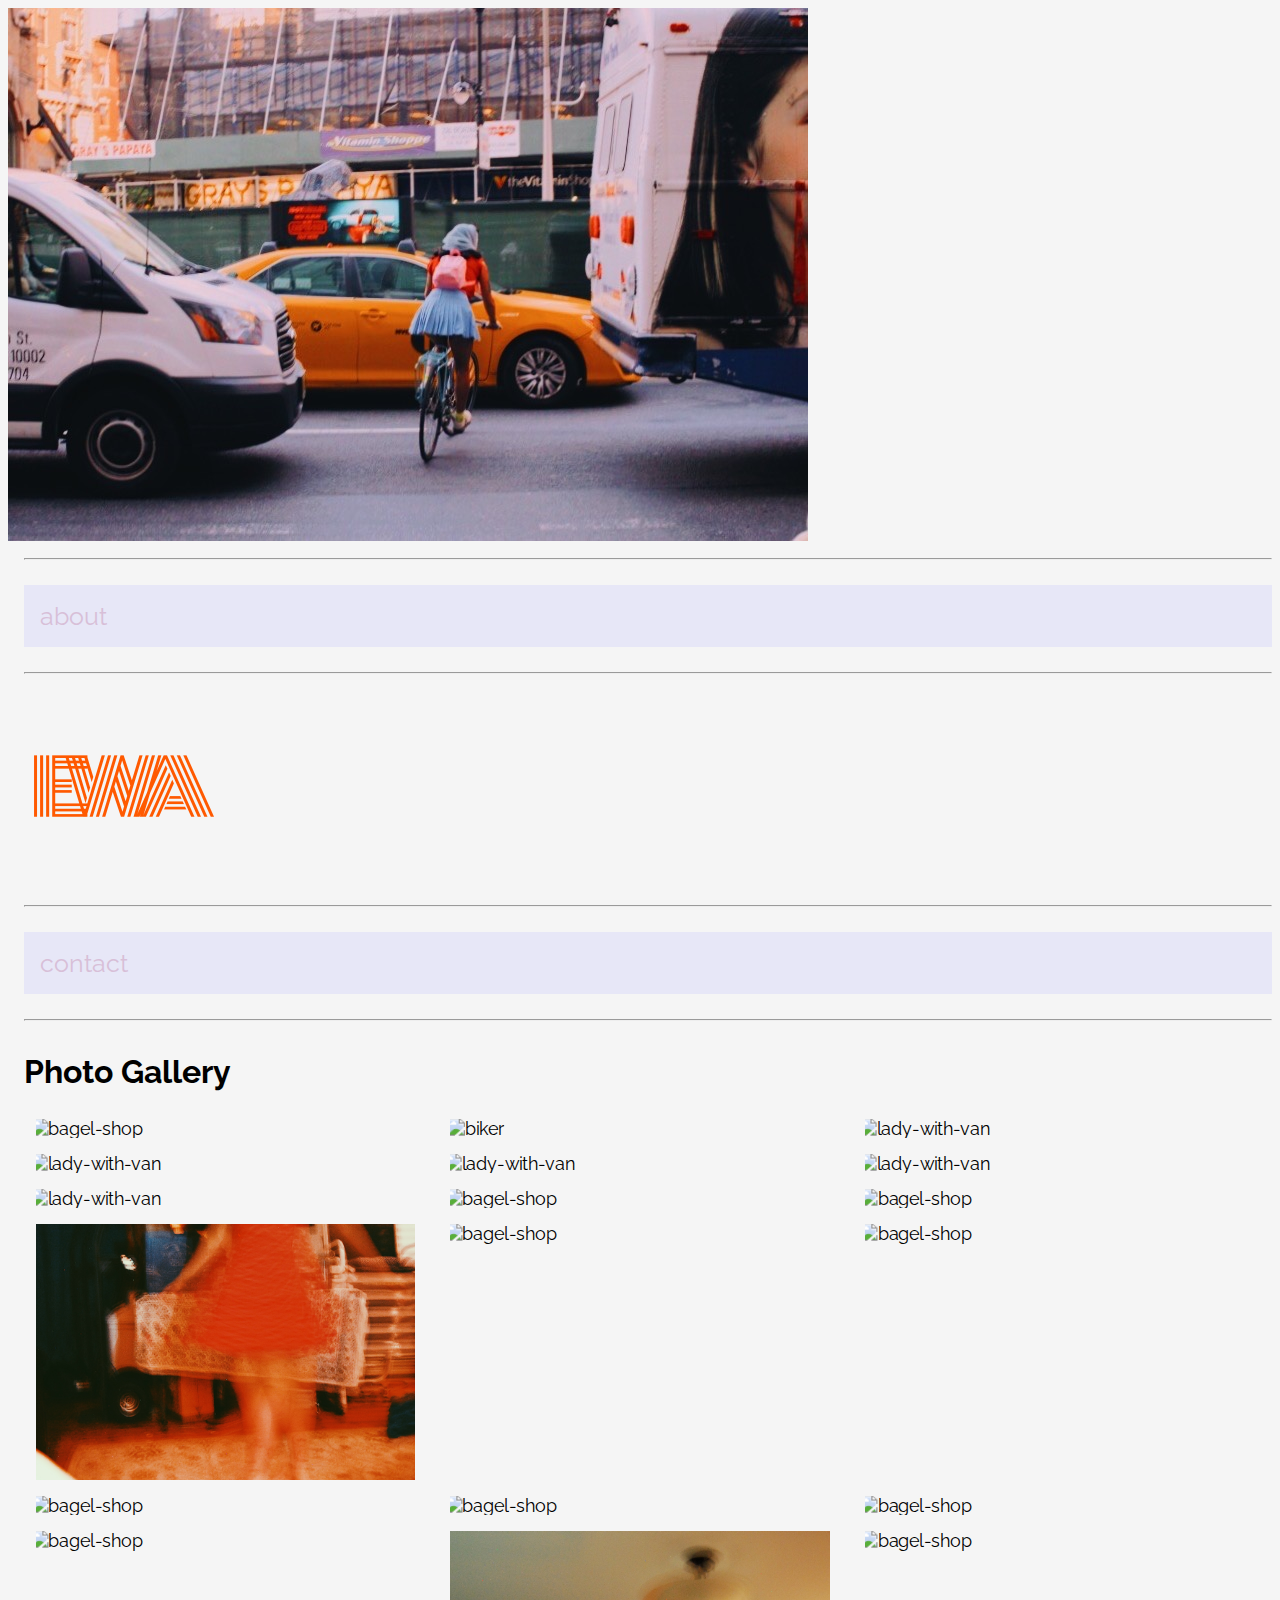
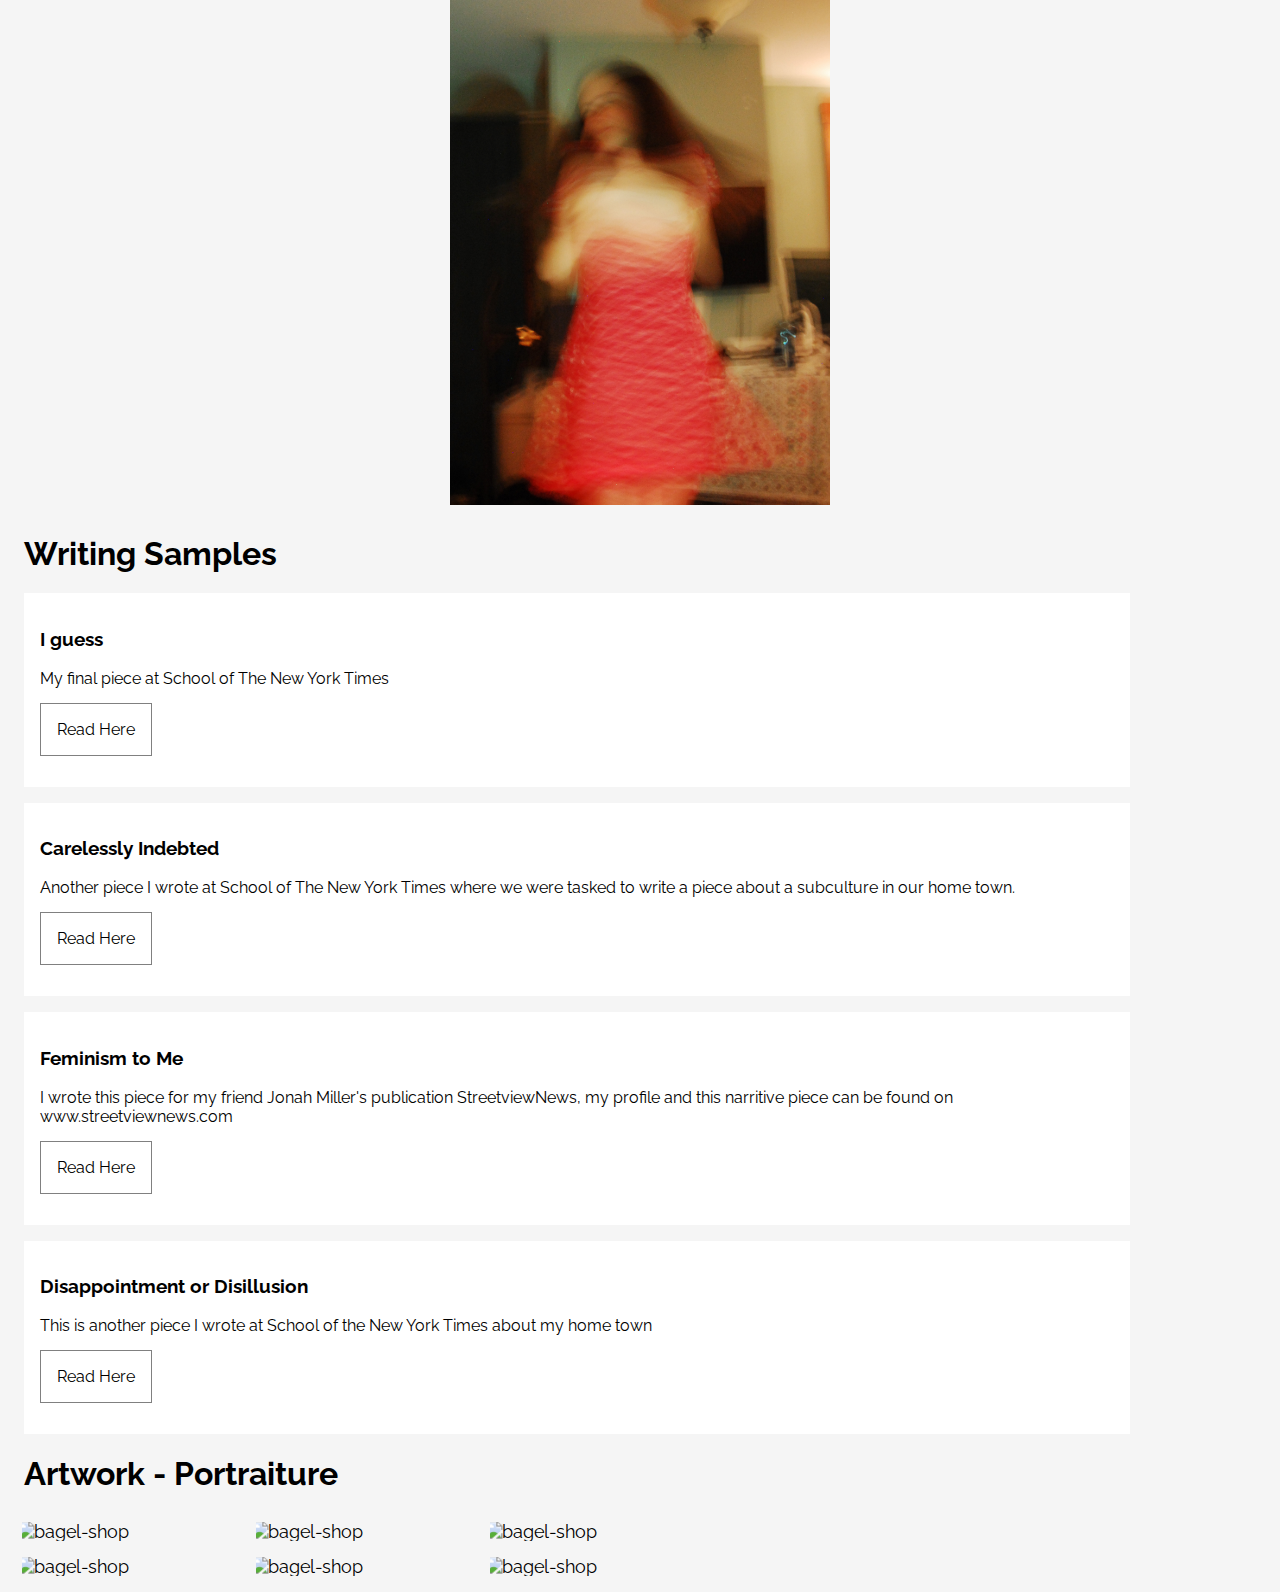
==== index.html @ 29adfffc "Initial commit" ====
<!DOCTYPE html>
<html>
  <head>
    <meta charset="utf-8">
    <meta name="viewport" content="width=device-width">
    <title>repl.it</title>
    <link rel="preconnect" href="https://fonts.gstatic.com">
<link href="https://fonts.googleapis.com/css2?family=Bodoni+Moda&family=Raleway:wght@200&family=Tajawal:wght@500&display=swap" rel="stylesheet">
    <link href="style.css" rel="stylesheet" type="text/css" />
  </head>
  <body class="body-1">
    
    <div class="header-flex-container">
      <img src="./images/main-image.JPG" alt="">
      <header>
      <hr>
      <div class="aboutme-link">
        <a href=""><p>about</p></a>
      </div>
      <hr> 
      <div class="logo">
      <img src="./images/logo.png" alt="EWA">
      </div>
      <hr>
      <div class="logo">
      <a href=""><p>contact</p></a>
      </div>
      <hr>
      
    </div>
    </header>
<div class="flex-container">

<div class="left-container">
<div class="photography">
  <h1>Photo Gallery</h1>
  </div>
<div class="image-box">
   

  <div class="image-container">
      <a href=""><img src="./images/city.JPG" alt="bagel-shop"></a>
    </div>
  <div class="image-container">
      <a href=""><img src="./images/biker.JPG" alt="biker"></a>
    </div>
  <div class="image-container">
      <a href=""><img src="./images/bagels.JPG" alt="lady-with-van"></a>
    </div>
  <div class="image-container">
      <a href=""><img src="./images/girl.JPG" alt="lady-with-van"></a>
    </div>
  <div class="image-container">
      <a href=""><img src="./images/laughter.JPG" alt="lady-with-van"></a>
    </div>
  <div class="image-container">
      <a href=""><img src="./images/silly.JPG" alt="lady-with-van"></a>
    </div>
  <div class="image-container">
      <a href=""><img src="./images/cool.JPG" alt="lady-with-van"></a>
    </div>
  <div class="image-container">
      <a href=""><img src="./images/icecream.JPG" alt="bagel-shop"></a>
    </div>
  <div class="image-container">
      <a href=""><img src="./images/blue.JPG" alt="bagel-shop"></a>
    </div>
  <div class="image-container">
      <a href=""><img src="./images/twirl.JPG" alt="bagel-shop"></a>
    </div>
  <div class="image-container">
      <a href=""><img src="./images/lincolnsquare.JPG" alt="bagel-shop"></a>
    </div>
  <div class="image-container">
      <a href=""><img src="./images/emeline.jpg" alt="bagel-shop"></a>
    </div>
  <div class="image-container">
      <a href=""><img src="./images/ned1.jpg" alt="bagel-shop"></a>
    </div>
  <div class="image-container">
      <a href=""><img src="./images/ned3.jpg" alt="bagel-shop"></a>
    </div>
   <div class="image-container">
      <a href=""><img src="./images/ned2.jpg" alt="bagel-shop"></a>
    </div>
  <div class="image-container">
      <a href=""><img src="./images/edwina3.JPG" alt="bagel-shop"></a>
    </div>
  <div class="image-container">
      <a href=""><img src="./images/twirly.JPG" alt="bagel-shop"></a>
    </div>
  <div class="image-container">
      <a href=""><img src="./images/edwina2.JPG" alt="bagel-shop"></a>
    </div>
</div> 
</div>
<div class="right-container">
  <div class="title-writing">
    <h1>Writing Samples</h1>
  </div>
  <div class="article-container">
  
    <div class="top-right">
      <div class="article-title">
        <a href=""><h3>I guess</h3></a>
          <p>My final piece at School of The New York Times</p>
      </div>
      
    </div>
   
      
      <div class="bottom-right">
        <div class="button">
        <a href="./index2.html">Read Here</a>
        </div>
        
        </div>
  </div>
   <div class="article-container"> 
    <div class="top-right">
      <div class="article-title">
        <a href=""><h3>Carelessly Indebted</h3></a>
          <p>Another piece I wrote at School of The New York Times where we were tasked to write a piece about a subculture in our home town.</p>
      </div>
      
    </div>
      <div class="bottom-right">
        <div class="button">
        <a href="./index3.html">Read Here</a>
        </div>
        
        </div>
  </div>
   <div class="article-container">
    <div class="top-right">
      <div class="article-title">
        <a href=""><h3>Feminism to Me</h3></a>
          <p>I wrote this piece for my friend Jonah Miller's publication StreetviewNews, my profile and this narritive piece can be found on www.streetviewnews.com </p>
      </div>
      
    </div>
      <div class="bottom-right">
        <div class="button">
        <a href="./index4.html">Read Here</a>
        </div>
        
        </div>
  </div>
   <div class="article-container">
    <div class="top-right">
      <div class="article-title">
        <a href=""><h3>Disappointment or Disillusion</h3></a>
          <p>This is another piece I wrote at School of the New York Times about my home town </p>
      </div>
      
    </div>
      <div class="bottom-right">
        <div class="button">
        <a href="./index5.html">Read Here</a>
        </div>
        
        </div>
  </div>
</div>
<div class="art-title"><h1>Artwork - Portraiture </h1></div>
<div class="images-container">
  <div class="image-box">
<div class="image-container">
      <a href=""><img src="./images/iris.JPG" alt="bagel-shop"></a>
    </div>
     <div class="image-container">
      <a href=""><img src="./images/girll.jpg" alt="bagel-shop"></a>
    </div>
  <div class="image-container">
      <a href=""><img src="./images/frank.jpg" alt="bagel-shop"></a>
    </div>
  <div class="image-container">
      <a href=""><img src="./images/mom.jpg" alt="bagel-shop"></a>
    </div>
   <div class="image-container">
      <a href=""><img src="./images/green.jpg" alt="bagel-shop"></a>
  </div>
   <div class="image-container">
      <a href=""><img src="./images/oils.png" alt="bagel-shop"></a>
    </div>

  </div>
</div>

    <script src="script.js"></script>
  </body>
</html>
---- style.css ----
header{
  padding-left:1rem;
  margin-bottom:2rem;
  /* color:thistle; */
  font-size:25px;
}
.photography{
  padding-left:1rem;
}
header a{
  color:thistle;
}
header a:hover{
  color:palevioletred;
  transition: all 1s;
}
header p{
  background-color: rgb(210, 210, 249, .4);
  padding:1rem;
}
.title-writing{
  padding-left:1rem;
}
.images-container{
  display: flex;

  width:100%;

}

body{

font-family: 'Raleway', sans-serif;

  background-color:	whitesmoke;
}
a{
  text-decoration: none;
  color:black;
}
.article-container{
  width:85%;
  background-color:white;
  padding:1rem;
  margin:1rem;
}
.button a{
  border:solid 1px grey;
  padding:1rem;
}
.button{
  margin-top:2rem;
  margin-bottom:2rem;
}
.art-title{
  padding-left:1rem;
}
.button a:hover {
  color:palevioletred;
  transition: all 1s;
  border:solid 1px palevioletred;
}
.right-container{
  width:100%;
}
.left-container{
  width:100%;}

.image-box{
  display: flex;
  flex-wrap:wrap;
  justify-content: space-evenly;
}
.image-container{
  height: auto;
  width:30%;
  overflow:hidden;
  margin:.5rem;
}

.image-container img{
  width: 100%;
  height: 100%;
  background-size: cover;
  background-position: center;
  transform: scale(1.1);
}

.image-container img:hover{
  transform: scale(1.2);
  transition:1s;
}

.body-2{
  font-family:none;
}
.article{
  padding:4rem;
  padding-top:1rem;
  
}
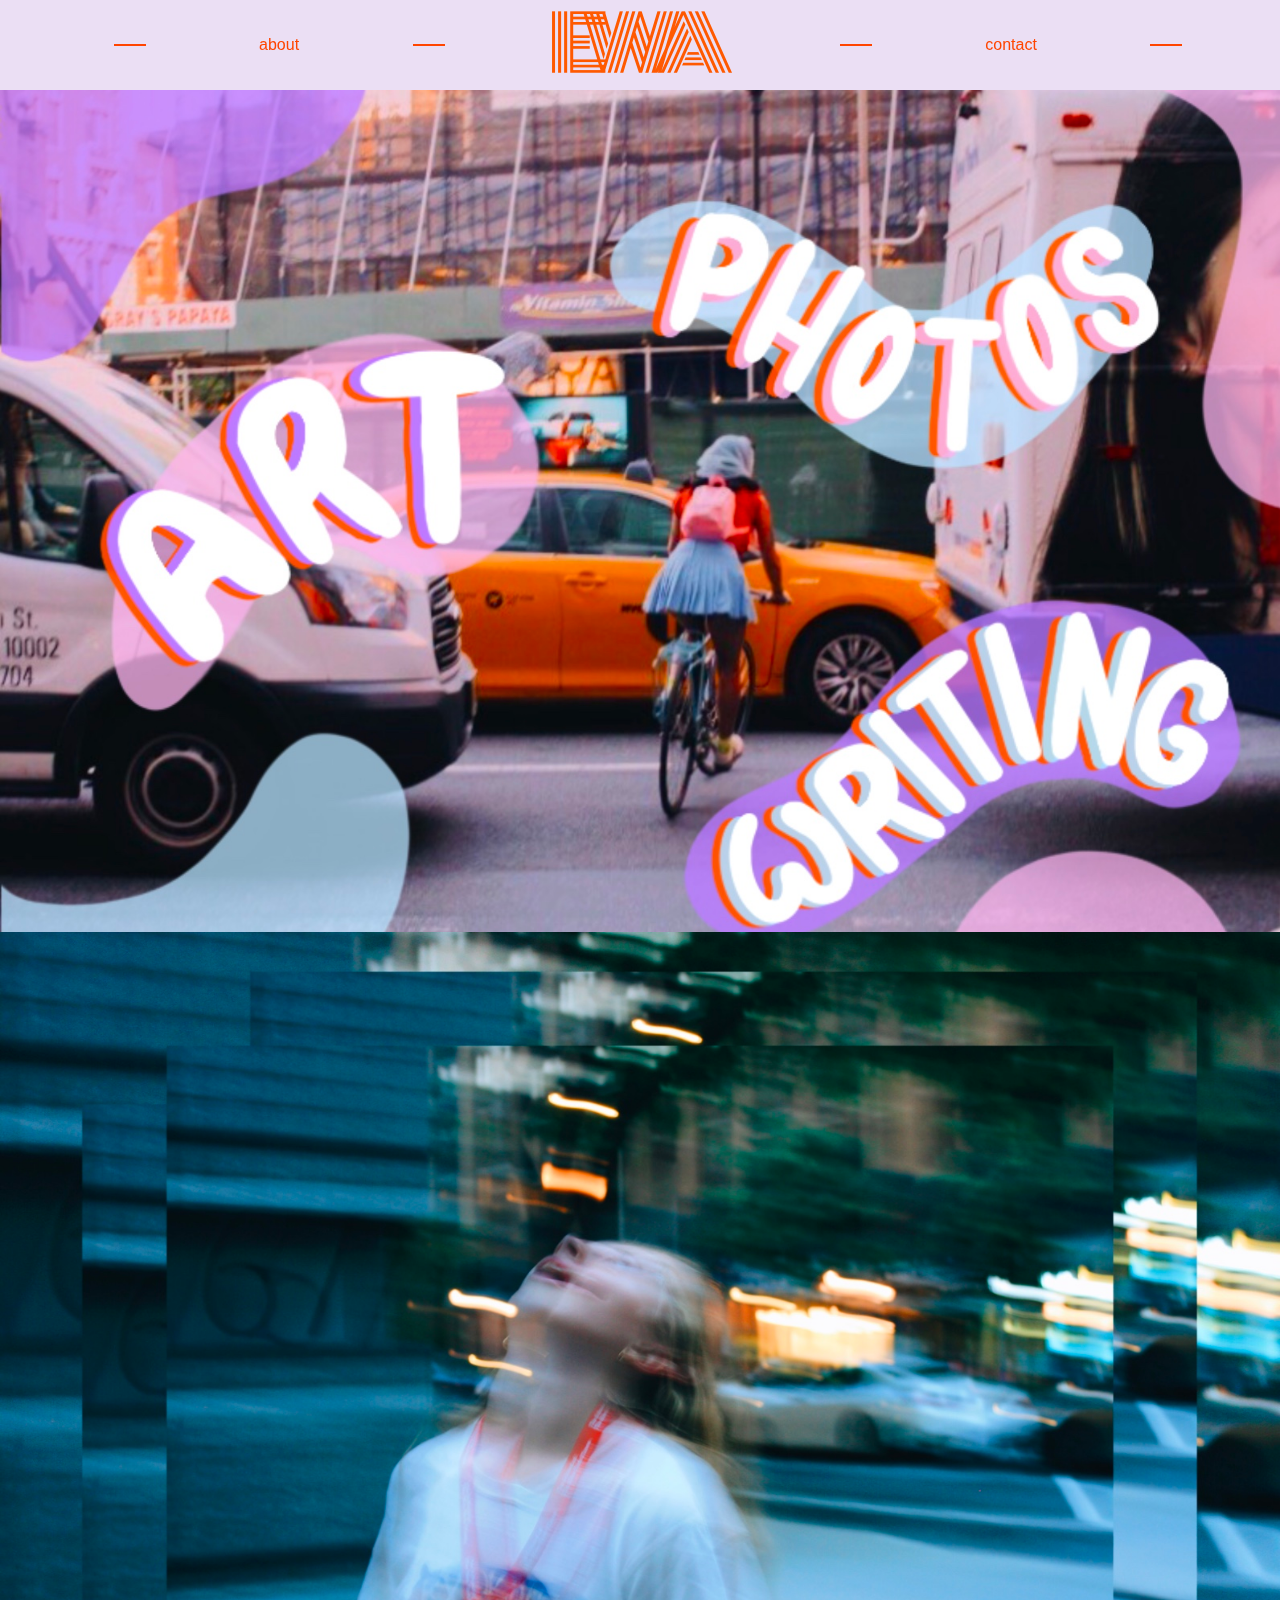
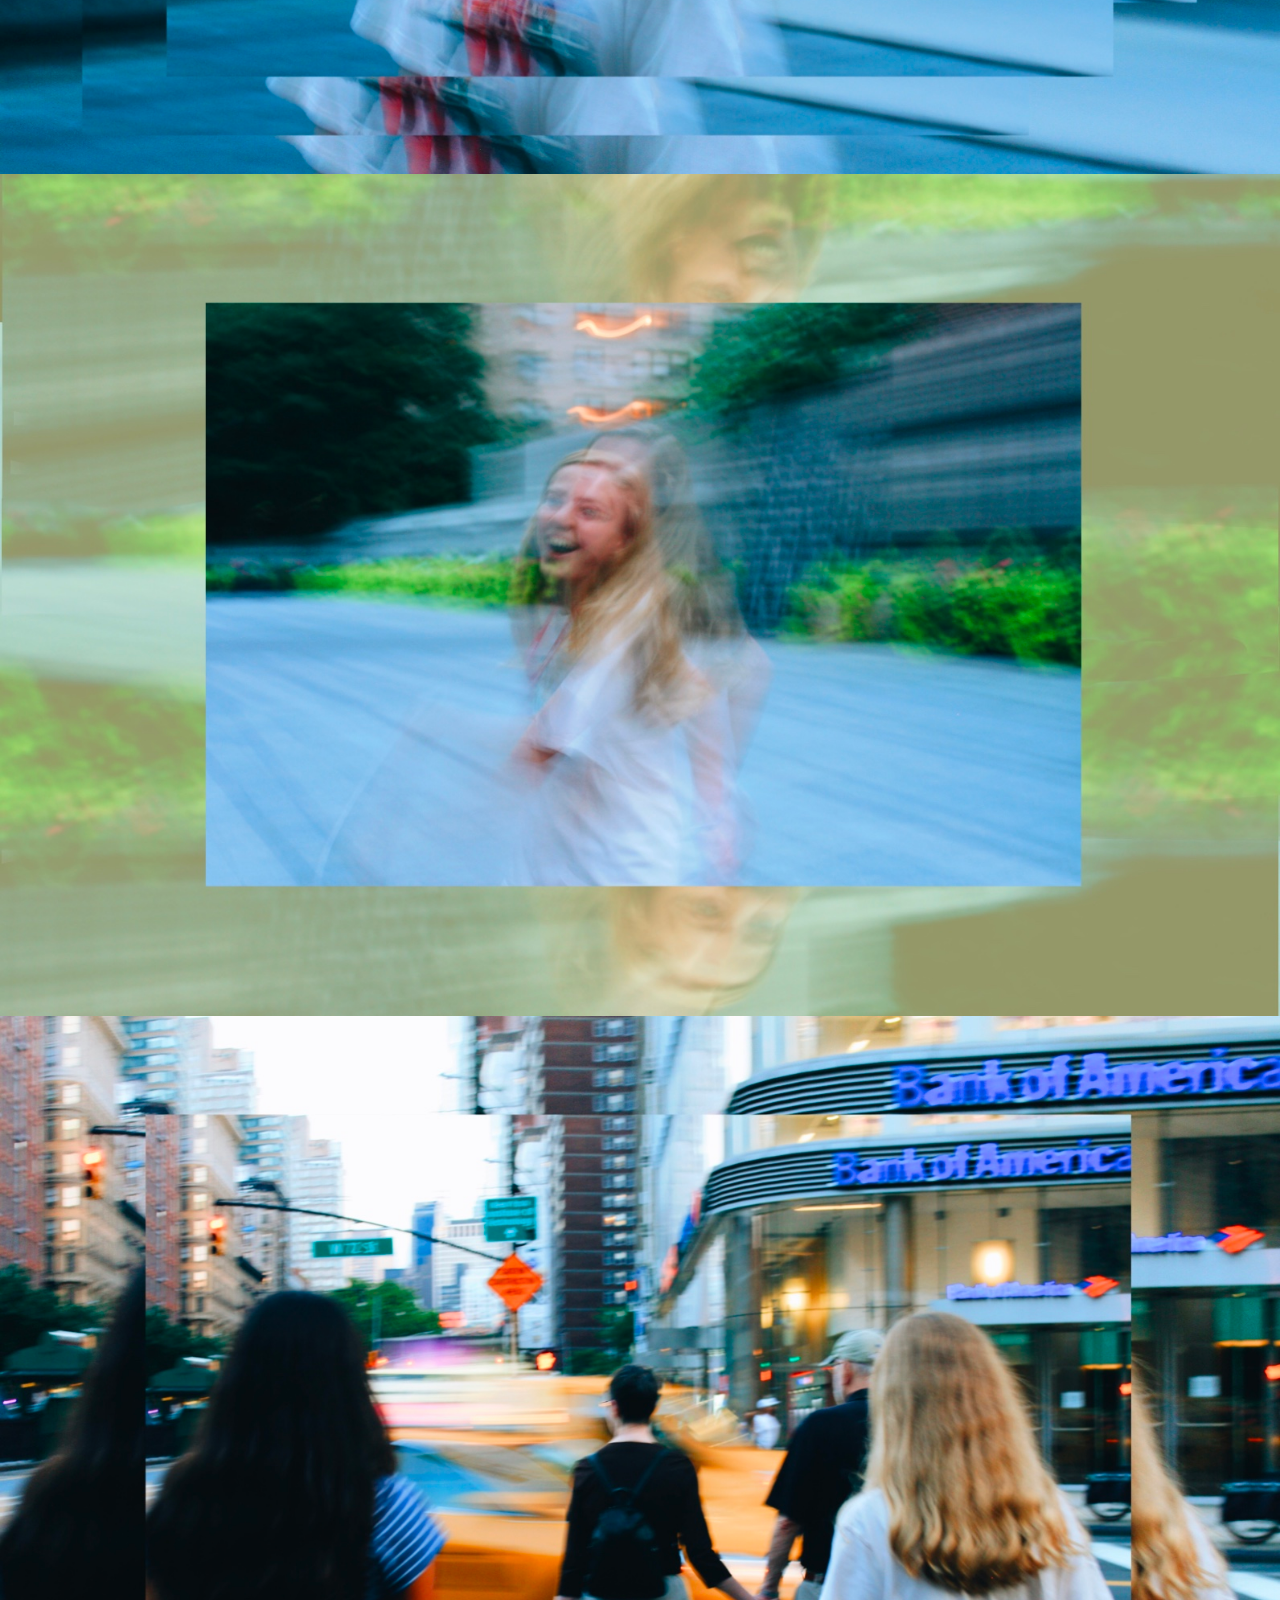
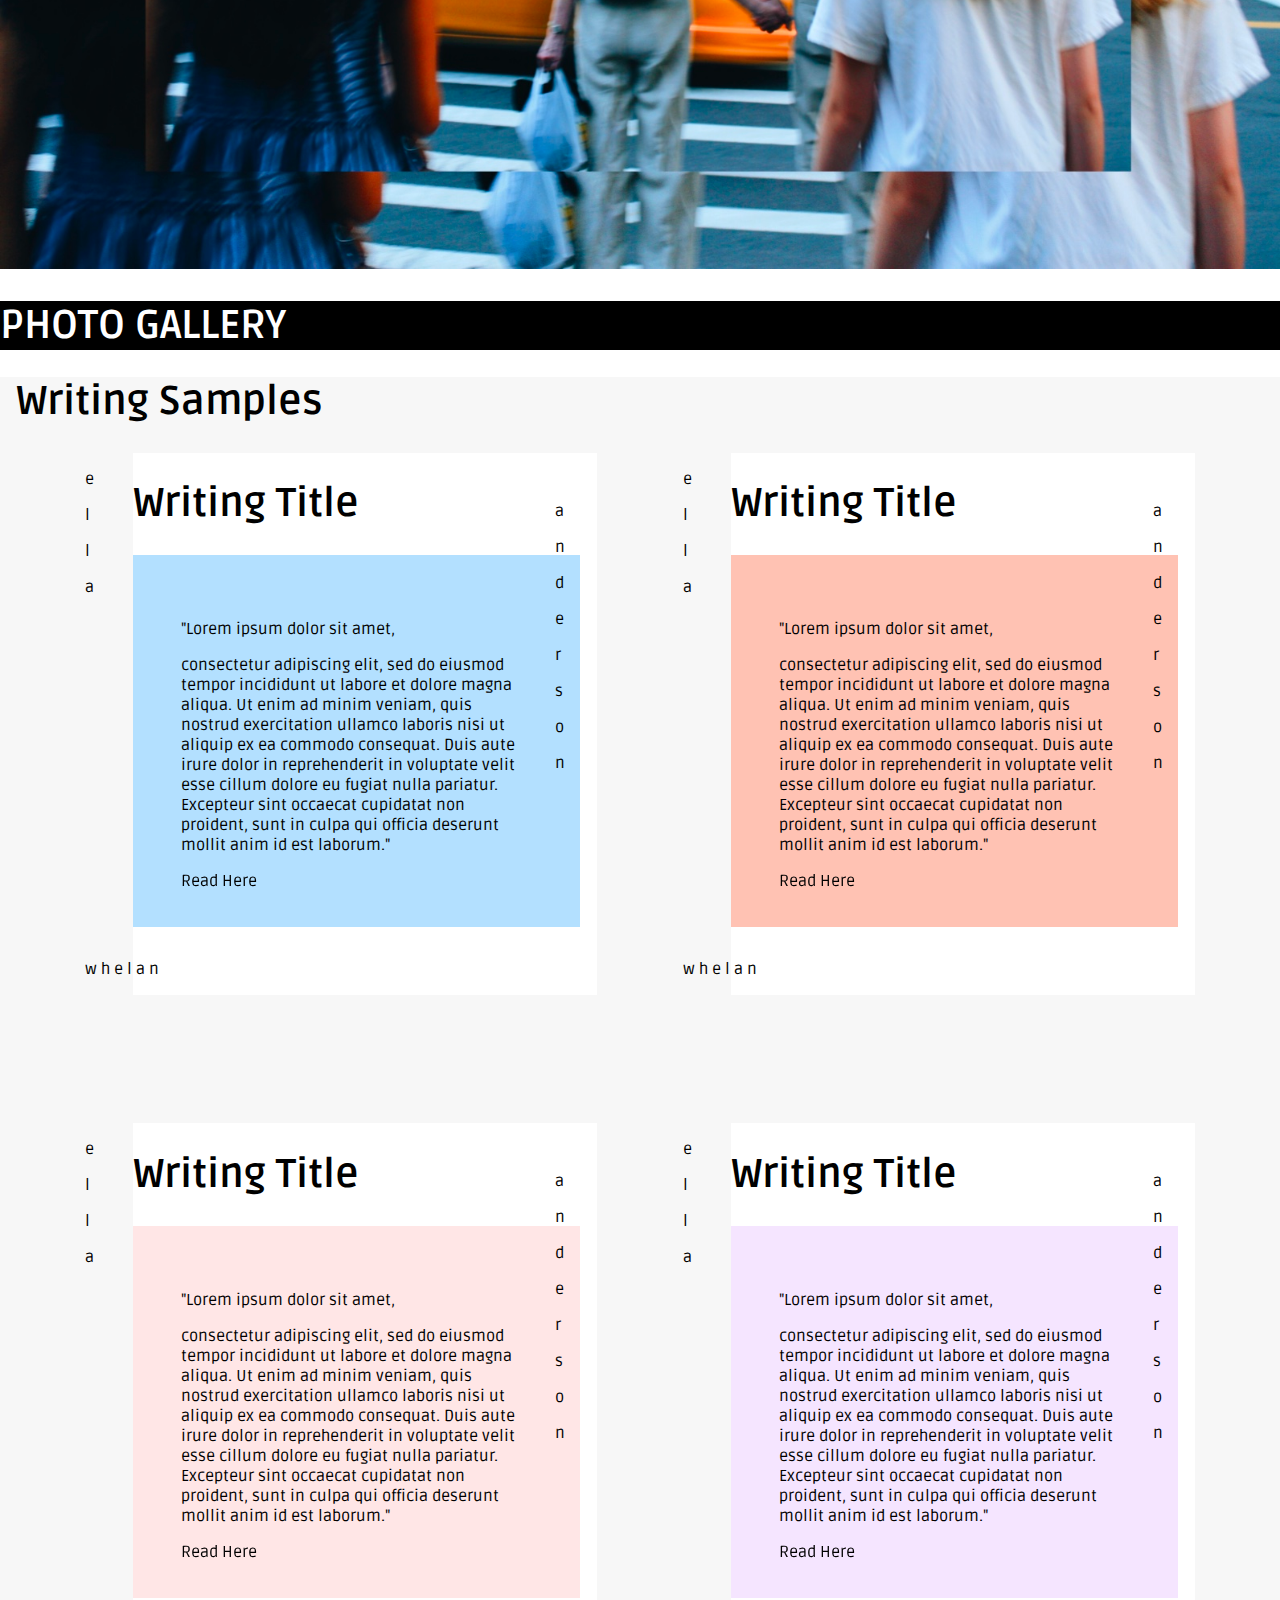
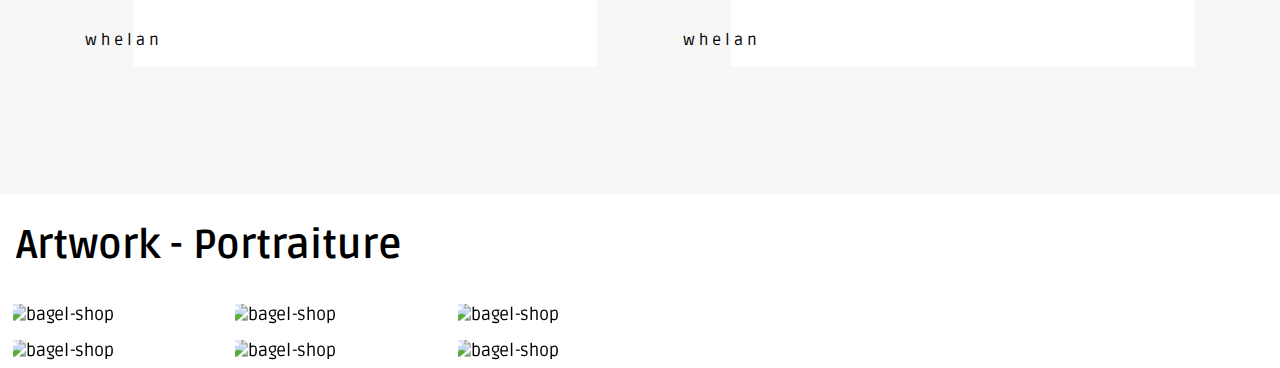
==== commit c25d4593: "all of it !" ====
--- a/index.html
+++ b/index.html
@@ -5,165 +5,286 @@
     <meta name="viewport" content="width=device-width">
     <title>repl.it</title>
     <link rel="preconnect" href="https://fonts.gstatic.com">
-<link href="https://fonts.googleapis.com/css2?family=Bodoni+Moda&family=Raleway:wght@200&family=Tajawal:wght@500&display=swap" rel="stylesheet">
+    <link href="https://fonts.googleapis.com/css2?family=Ruda:wght@500&display=swap" rel="stylesheet">
+
     <link href="style.css" rel="stylesheet" type="text/css" />
   </head>
-  <body class="body-1">
-    
-    <div class="header-flex-container">
-      <img src="./images/main-image.JPG" alt="">
-      <header>
+
+<body>  
+  <header>
       <hr>
       <div class="aboutme-link">
-        <a href=""><p>about</p></a>
+        <a href="./about-me.html"><p>about</p></a>
       </div>
       <hr> 
+
       <div class="logo">
-      <img src="./images/logo.png" alt="EWA">
-      </div>
+        <img src="./images/logo.png" alt="EWA">
+      </div>
+
       <hr>
+
       <div class="logo">
-      <a href=""><p>contact</p></a>
-      </div>
+        <a href=""><p>contact</p></a>
+      </div>
+
       <hr>
-      
-    </div>
-    </header>
-<div class="flex-container">
-
-<div class="left-container">
-<div class="photography">
-  <h1>Photo Gallery</h1>
-  </div>
-<div class="image-box">
-   
-
-  <div class="image-container">
-      <a href=""><img src="./images/city.JPG" alt="bagel-shop"></a>
-    </div>
-  <div class="image-container">
-      <a href=""><img src="./images/biker.JPG" alt="biker"></a>
-    </div>
-  <div class="image-container">
-      <a href=""><img src="./images/bagels.JPG" alt="lady-with-van"></a>
-    </div>
-  <div class="image-container">
-      <a href=""><img src="./images/girl.JPG" alt="lady-with-van"></a>
-    </div>
-  <div class="image-container">
-      <a href=""><img src="./images/laughter.JPG" alt="lady-with-van"></a>
-    </div>
-  <div class="image-container">
-      <a href=""><img src="./images/silly.JPG" alt="lady-with-van"></a>
-    </div>
-  <div class="image-container">
-      <a href=""><img src="./images/cool.JPG" alt="lady-with-van"></a>
-    </div>
-  <div class="image-container">
-      <a href=""><img src="./images/icecream.JPG" alt="bagel-shop"></a>
-    </div>
-  <div class="image-container">
-      <a href=""><img src="./images/blue.JPG" alt="bagel-shop"></a>
-    </div>
-  <div class="image-container">
-      <a href=""><img src="./images/twirl.JPG" alt="bagel-shop"></a>
-    </div>
-  <div class="image-container">
-      <a href=""><img src="./images/lincolnsquare.JPG" alt="bagel-shop"></a>
-    </div>
-  <div class="image-container">
-      <a href=""><img src="./images/emeline.jpg" alt="bagel-shop"></a>
-    </div>
-  <div class="image-container">
-      <a href=""><img src="./images/ned1.jpg" alt="bagel-shop"></a>
-    </div>
-  <div class="image-container">
-      <a href=""><img src="./images/ned3.jpg" alt="bagel-shop"></a>
-    </div>
-   <div class="image-container">
-      <a href=""><img src="./images/ned2.jpg" alt="bagel-shop"></a>
-    </div>
-  <div class="image-container">
-      <a href=""><img src="./images/edwina3.JPG" alt="bagel-shop"></a>
-    </div>
-  <div class="image-container">
-      <a href=""><img src="./images/twirly.JPG" alt="bagel-shop"></a>
-    </div>
-  <div class="image-container">
-      <a href=""><img src="./images/edwina2.JPG" alt="bagel-shop"></a>
-    </div>
-</div> 
-</div>
-<div class="right-container">
+  </header> 
+
+  <div class="home">
+    <img src="./images/homepage.jpg" alt="biker-art-photo-writing">
+  </div>
+   <div class="photo-collage">
+    <div class="clara">
+    <img src="./images2/scary.jpg" alt="">
+    </div>
+    <div class="clara">
+      <img src="./images2/yellow.jpg" alt="">
+    </div>
+    <div class="clara">
+      <img src="./images2/hands.jpg" alt="">
+    </div>
+    <script src="script.js"></script>
+  <div class="photo-gallery">
+    <a href="photo-gallery.html">
+      <h1>
+      PHOTO GALLERY
+      </h1>
+    </a>
+  </div>
+  </div>
+  
+<div class="big-box">
+
   <div class="title-writing">
     <h1>Writing Samples</h1>
   </div>
-  <div class="article-container">
+
+
+
+<div class="writing-container-wrap">
+
+<div class="boxes">
+  <div>
+          <p>e</p>
+          <p>l</p>
+          <p>l</p>
+          <p>a</p>
+</div>
+<div class="please-work">
+<div class="top">
+        <div>
+        <h1>Writing Title</h1>
+        </div>
+        
+     
+  <div class="pink-box3">
+        <p>"Lorem ipsum dolor sit amet, </p>
+
+        <p>consectetur adipiscing elit, sed do eiusmod tempor incididunt ut labore et dolore magna aliqua. Ut enim ad minim veniam, quis nostrud exercitation ullamco laboris nisi ut aliquip ex ea commodo consequat. Duis aute irure dolor in reprehenderit in voluptate velit esse cillum dolore eu fugiat nulla pariatur. Excepteur sint occaecat cupidatat non proident, sunt in culpa qui officia deserunt mollit anim id est laborum."</p>
+        
+       
+  <div class="button">
+    <a href="./index2.html">
+      <div class="read">
+        Read Here
+      </div>
+
+      <div class="scribble">
+        <img src="./images/scribble.png">
+      </div>
+    </a>
+  </div>
+        
+    </div>
+    <div class="whelan">
+                <p>w h e l a n</p>
+      </div>
+ </div> 
+
+<div class="anderson">
+  <p>a</p>
+  <p>n</p>
+  <p>d</p>
+  <p>e</p>
+  <p>r</p>
+  <p>s</p>
+  <p>o</p>
+  <p>n</p>
+</div>
+
+</div>
+</div>
+
+<div class="boxes">
+  <div>
+          <p>e</p>
+          <p>l</p>
+          <p>l</p>
+          <p>a</p>
+</div>
+<div class="please-work">
+<div class="top">
+        <div>
+        <h1>Writing Title</h1>
+        </div>
+        
+     
+  <div class="pink-box4">
+        <p>"Lorem ipsum dolor sit amet, </p>
+
+        <p>consectetur adipiscing elit, sed do eiusmod tempor incididunt ut labore et dolore magna aliqua. Ut enim ad minim veniam, quis nostrud exercitation ullamco laboris nisi ut aliquip ex ea commodo consequat. Duis aute irure dolor in reprehenderit in voluptate velit esse cillum dolore eu fugiat nulla pariatur. Excepteur sint occaecat cupidatat non proident, sunt in culpa qui officia deserunt mollit anim id est laborum."</p>
+        
+       
+  <div class="button">
+    <a href="./index2.html">
+      <div class="read">
+        Read Here
+      </div>
+
+      <div class="scribble">
+        <img src="./images/scribble.png">
+      </div>
+    </a>
+  </div>
+        
+    </div>
+    <div class="whelan">
+                <p>w h e l a n</p>
+      </div>
+ </div> 
+
+<div class="anderson">
+  <p>a</p>
+  <p>n</p>
+  <p>d</p>
+  <p>e</p>
+  <p>r</p>
+  <p>s</p>
+  <p>o</p>
+  <p>n</p>
+</div>
+
+</div>
+</div>
+
+<div class="boxes">
+  <div>
+          <p>e</p>
+          <p>l</p>
+          <p>l</p>
+          <p>a</p>
+</div>
+<div class="please-work">
+<div class="top">
+        <div>
+        <h1>Writing Title</h1>
+        </div>
+        
+     
+  <div class="pink-box">
+        <p>"Lorem ipsum dolor sit amet, </p>
+
+        <p>consectetur adipiscing elit, sed do eiusmod tempor incididunt ut labore et dolore magna aliqua. Ut enim ad minim veniam, quis nostrud exercitation ullamco laboris nisi ut aliquip ex ea commodo consequat. Duis aute irure dolor in reprehenderit in voluptate velit esse cillum dolore eu fugiat nulla pariatur. Excepteur sint occaecat cupidatat non proident, sunt in culpa qui officia deserunt mollit anim id est laborum."</p>
+        
+       
+  <div class="button">
+    <a href="./index2.html">
+      <div class="read">
+        Read Here
+      </div>
+
+      <div class="scribble">
+        <img src="./images/scribble.png">
+      </div>
+    </a>
+  </div>
+        
+    </div>
+    <div class="whelan">
+                <p>w h e l a n</p>
+      </div>
+ </div> 
+
+<div class="anderson">
+  <p>a</p>
+  <p>n</p>
+  <p>d</p>
+  <p>e</p>
+  <p>r</p>
+  <p>s</p>
+  <p>o</p>
+  <p>n</p>
+</div>
+
+</div>
+</div>
+
+<div class="boxes">
+  <div>
+          <p>e</p>
+          <p>l</p>
+          <p>l</p>
+          <p>a</p>
+</div>
+<div class="please-work">
+<div class="top">
+        <div>
+        <h1>Writing Title</h1>
+        </div>
+        
+     
+  <div class="pink-box2">
+        <p>"Lorem ipsum dolor sit amet, </p>
+
+        <p>consectetur adipiscing elit, sed do eiusmod tempor incididunt ut labore et dolore magna aliqua. Ut enim ad minim veniam, quis nostrud exercitation ullamco laboris nisi ut aliquip ex ea commodo consequat. Duis aute irure dolor in reprehenderit in voluptate velit esse cillum dolore eu fugiat nulla pariatur. Excepteur sint occaecat cupidatat non proident, sunt in culpa qui officia deserunt mollit anim id est laborum."</p>
+        
+       
+  <div class="button">
+    <a href="./index2.html">
+      <div class="read">
+        Read Here
+      </div>
+
+      <div class="scribble">
+        <img src="./images/scribble.png">
+      </div>
+    </a>
+  </div>
+        
+    </div>
+    <div class="whelan">
+                <p>w h e l a n</p>
+      </div>
+ </div> 
+
+<div class="anderson">
+  <p>a</p>
+  <p>n</p>
+  <p>d</p>
+  <p>e</p>
+  <p>r</p>
+  <p>s</p>
+  <p>o</p>
+  <p>n</p>
+</div>
+
+</div>
+</div>
+
+</div> 
+<!-- note to self - keep that there  -->
+
   
-    <div class="top-right">
-      <div class="article-title">
-        <a href=""><h3>I guess</h3></a>
-          <p>My final piece at School of The New York Times</p>
-      </div>
-      
-    </div>
-   
-      
-      <div class="bottom-right">
-        <div class="button">
-        <a href="./index2.html">Read Here</a>
-        </div>
-        
-        </div>
-  </div>
-   <div class="article-container"> 
-    <div class="top-right">
-      <div class="article-title">
-        <a href=""><h3>Carelessly Indebted</h3></a>
-          <p>Another piece I wrote at School of The New York Times where we were tasked to write a piece about a subculture in our home town.</p>
-      </div>
-      
-    </div>
-      <div class="bottom-right">
-        <div class="button">
-        <a href="./index3.html">Read Here</a>
-        </div>
-        
-        </div>
-  </div>
-   <div class="article-container">
-    <div class="top-right">
-      <div class="article-title">
-        <a href=""><h3>Feminism to Me</h3></a>
-          <p>I wrote this piece for my friend Jonah Miller's publication StreetviewNews, my profile and this narritive piece can be found on www.streetviewnews.com </p>
-      </div>
-      
-    </div>
-      <div class="bottom-right">
-        <div class="button">
-        <a href="./index4.html">Read Here</a>
-        </div>
-        
-        </div>
-  </div>
-   <div class="article-container">
-    <div class="top-right">
-      <div class="article-title">
-        <a href=""><h3>Disappointment or Disillusion</h3></a>
-          <p>This is another piece I wrote at School of the New York Times about my home town </p>
-      </div>
-      
-    </div>
-      <div class="bottom-right">
-        <div class="button">
-        <a href="./index5.html">Read Here</a>
-        </div>
-        
-        </div>
-  </div>
-</div>
-<div class="art-title"><h1>Artwork - Portraiture </h1></div>
+</div>
+<!-- note to self - keep that there -->
+
+<div class="art-title">
+  <h1>Artwork - Portraiture </h1>
+</div>
+
 <div class="images-container">
+  
   <div class="image-box">
 <div class="image-container">
       <a href=""><img src="./images/iris.JPG" alt="bagel-shop"></a>
@@ -188,5 +309,6 @@
 </div>
 
     <script src="script.js"></script>
-  </body>
+
+</body>
 </html>--- a/style.css
+++ b/style.css
@@ -1,84 +1,122 @@
-header{
+body {
+  padding:0;
+  margin:0;
+}
+
+header {
   padding-left:1rem;
-  margin-bottom:2rem;
+  /* margin-bottom:2rem; */
   /* color:thistle; */
   font-size:25px;
-}
-.photography{
-  padding-left:1rem;
-}
-header a{
-  color:thistle;
-}
-header a:hover{
+  display: flex;
+  justify-content: space-evenly;
+  /* flex-direction: row; */
+  /* margin-bottom:6rem; */
+  position: sticky;
+  top: 0;
+  align-items: center;
+  height:90px;
+  background-color:rgba(226, 210, 240, 0.7);
+}
+
+.writing {
+  margin-top:-100rem;
+}
+
+hr {
+  border: orangered solid 1.5px;
+  width:30px;
+}
+
+.home img {
+  width:100%;
+  height:auto;
+}
+
+header a {
+  color:orangered;
+  font-family: 'Raleway', sans-serif;
+}
+
+header a:hover {
   color:palevioletred;
   transition: all 1s;
 }
-header p{
-  background-color: rgb(210, 210, 249, .4);
+
+header p {
+  /* background-color: rgb(210, 210, 249, .4);  */
   padding:1rem;
 }
-.title-writing{
+
+.title-writing {
   padding-left:1rem;
 }
-.images-container{
-  display: flex;
-
-  width:100%;
-
-}
-
-body{
-
-font-family: 'Raleway', sans-serif;
-
+
+.images-container {
+  display: flex;
+  width:100%;
+}
+
+.flex-container {
+  font-family: 'Ruda', sans-serif;
   background-color:	whitesmoke;
 }
-a{
+
+a {
   text-decoration: none;
   color:black;
 }
-.article-container{
-  width:85%;
-  background-color:white;
-  padding:1rem;
-  margin:1rem;
-}
-.button a{
-  border:solid 1px grey;
-  padding:1rem;
-}
-.button{
-  margin-top:2rem;
-  margin-bottom:2rem;
-}
-.art-title{
+
+
+
+  /* .button a{
+    border:solid 1px grey;
+    padding:1rem;
+  }
+  .button{
+    background: 
+    margin-top:2rem;
+    margin-bottom:2rem;
+  } */
+
+.art-title {
   padding-left:1rem;
 }
-.button a:hover {
-  color:palevioletred;
-  transition: all 1s;
-  border:solid 1px palevioletred;
-}
-.right-container{
-  width:100%;
-}
-.left-container{
-  width:100%;}
-
-.image-box{
+
+  /* .button a:hover {
+    color:palevioletred;
+    transition: all 1s;
+    border:solid 1px palevioletred;
+  } */
+
+
+
+/* .left-container {
+  width:100%;
+} */
+
+.boxes{
+  /* margin:7rem; */
+  width:40%;
+  margin-bottom:8rem;
+  display: flex;
+  flex-wrap:wrap;
+}
+
+.image-box {
   display: flex;
   flex-wrap:wrap;
   justify-content: space-evenly;
 }
-.image-container{
+
+.image-container {
   height: auto;
   width:30%;
   overflow:hidden;
   margin:.5rem;
 }
 
-.image-container img{
+.image-container img {
   width: 100%;
   height: 100%;
   background-size: cover;
@@ -86,16 +124,214 @@
   transform: scale(1.1);
 }
 
-.image-container img:hover{
+.image-container img:hover {
   transform: scale(1.2);
   transition:1s;
 }
 
-.body-2{
-  font-family:none;
-}
-.article{
+.article {
   padding:4rem;
   padding-top:1rem;
-  
+}
+
+
+/* WRITING BOX STYLE */
+body {
+  font-family: 'Ruda', sans-serif;
+}
+
+.writing-container-wrap{
+  display: flex;
+  justify-content: space-evenly;
+  /* align-content:center; */
+  flex-wrap:wrap;
+  width:100%;
+}
+.big-box {
+  background-color: rgb(217, 217, 217, 0.2);
+  padding:0;
+  margin:0
+  width:100%;
+}
+
+.top {
+  display: flex;
+  justify-content: space-between;
+  flex-direction: column;
+}
+
+p {
+  font-size: 1rem;
+}
+
+h1 {
+  font-size:2.5rem;
+}
+
+.pink-box {
+  background-color:	rgb(255, 230, 230);
+  padding:3rem;
+  width:90%;
+  height:90%;
+  display:block;
+}
+.pink-box2{
+  background-color:	rgb(235, 204, 255,.5);
+  padding:3rem;
+  width:90%;
+  height:90%;
+  display:block;
+}
+.pink-box3{
+  background-color:	rgb(179, 224, 255);
+  padding:3rem;
+  width:90%;
+  height:90%;
+  display:block;
+}
+.pink-box4{
+  background-color:	rgb(255, 194, 179);
+  padding:3rem;
+  width:90%;
+  height:90%;
+  display:block;
+}
+
+
+.scribble {
+  margin-bottom:-2rem;
+}
+
+.name {
+  transform: translate(-15px,-8%);
+  width:100%;
+  font-size: 10px;
+}
+
+
+.please-work {
+  background-color:white;
+  display: flex;
+  margin-top:-10rem;
+  margin-left:3rem;
+ 
+}
+
+.whelan {
+  margin-left:-3rem;
+  margin-top:1rem;
+}
+ .anderson {
+  margin:2rem;
+} 
+
+/* .button a{
+  border:solid 1px grey;
+  padding:1rem;
+} */
+/* .button{
+  margin-top:2rem;
+  margin-bottom:2rem;
+} */
+
+.art-title {
+  padding-left:1rem;
+}
+
+/* .scribble{
+  display: none;
+} */
+/* .button:hover .scribble{
+  display:block;
+  transition:1s;
+} */
+/* .button a:hover {
+  color:palevioletred;
+  transition: all 1s;
+  border:solid 1px palevioletred;
+} */
+
+a {
+  text-decoration: none;
+  color:black;
+}
+
+.read {
+  margin-bottom:-1.5rem; 
+  margin-top:-1rem;
+  position: relative;
+  z-index:20;
+  padding-bottom:1rem;
+  padding-top:1rem;
+}
+
+.scribble img {
+  margin-top:-2.5rem;
+  margin-left:-1.5rem;
+  width:130px;
+  height:65px;
+  padding:0;
+  margin-bottom:0;
+  display: none;
+} 
+
+.button {
+  height: 1.5rem;
+}
+
+.button:hover img {
+  display: inline-block;
+  /* margin-bottom: -.35rem; */
+}
+
+/* .read{
+ background-image: url(images/mountain-logo.jpg);
+ background-size:cover;
+} */
+
+/* PHOTO COLLAGE CSS */
+
+.clara{
+  height: auto;
+  width:100%;
+  margin-top:-1rem;
+  margin-bottom:0;
+  margin-right:0;
+  margin-left:0;
+  padding:0;
+}
+.clara img{
+  width:100%;
+  height:auto;
+  margin:0;
+  padding:0;
+}
+.photo-collage{
+  width:100%;
+  padding:0;
+  margin:0;
+  height:auto;
+}
+.photo-gallery{
+  background-color:black;
+}
+.photo-gallery a{
+  text-decoration: none;
+  font-family: 'Ruda', sans-serif;
+  color:white;
+}
+
+/* MEDIA QUERIES */
+
+@media screen and (max-width: 1300px){
+
+}
+
+@media screen and (max-width: 1125px) {
+
+
+}
+
+@media screen and (max-width: 800px){
+
 }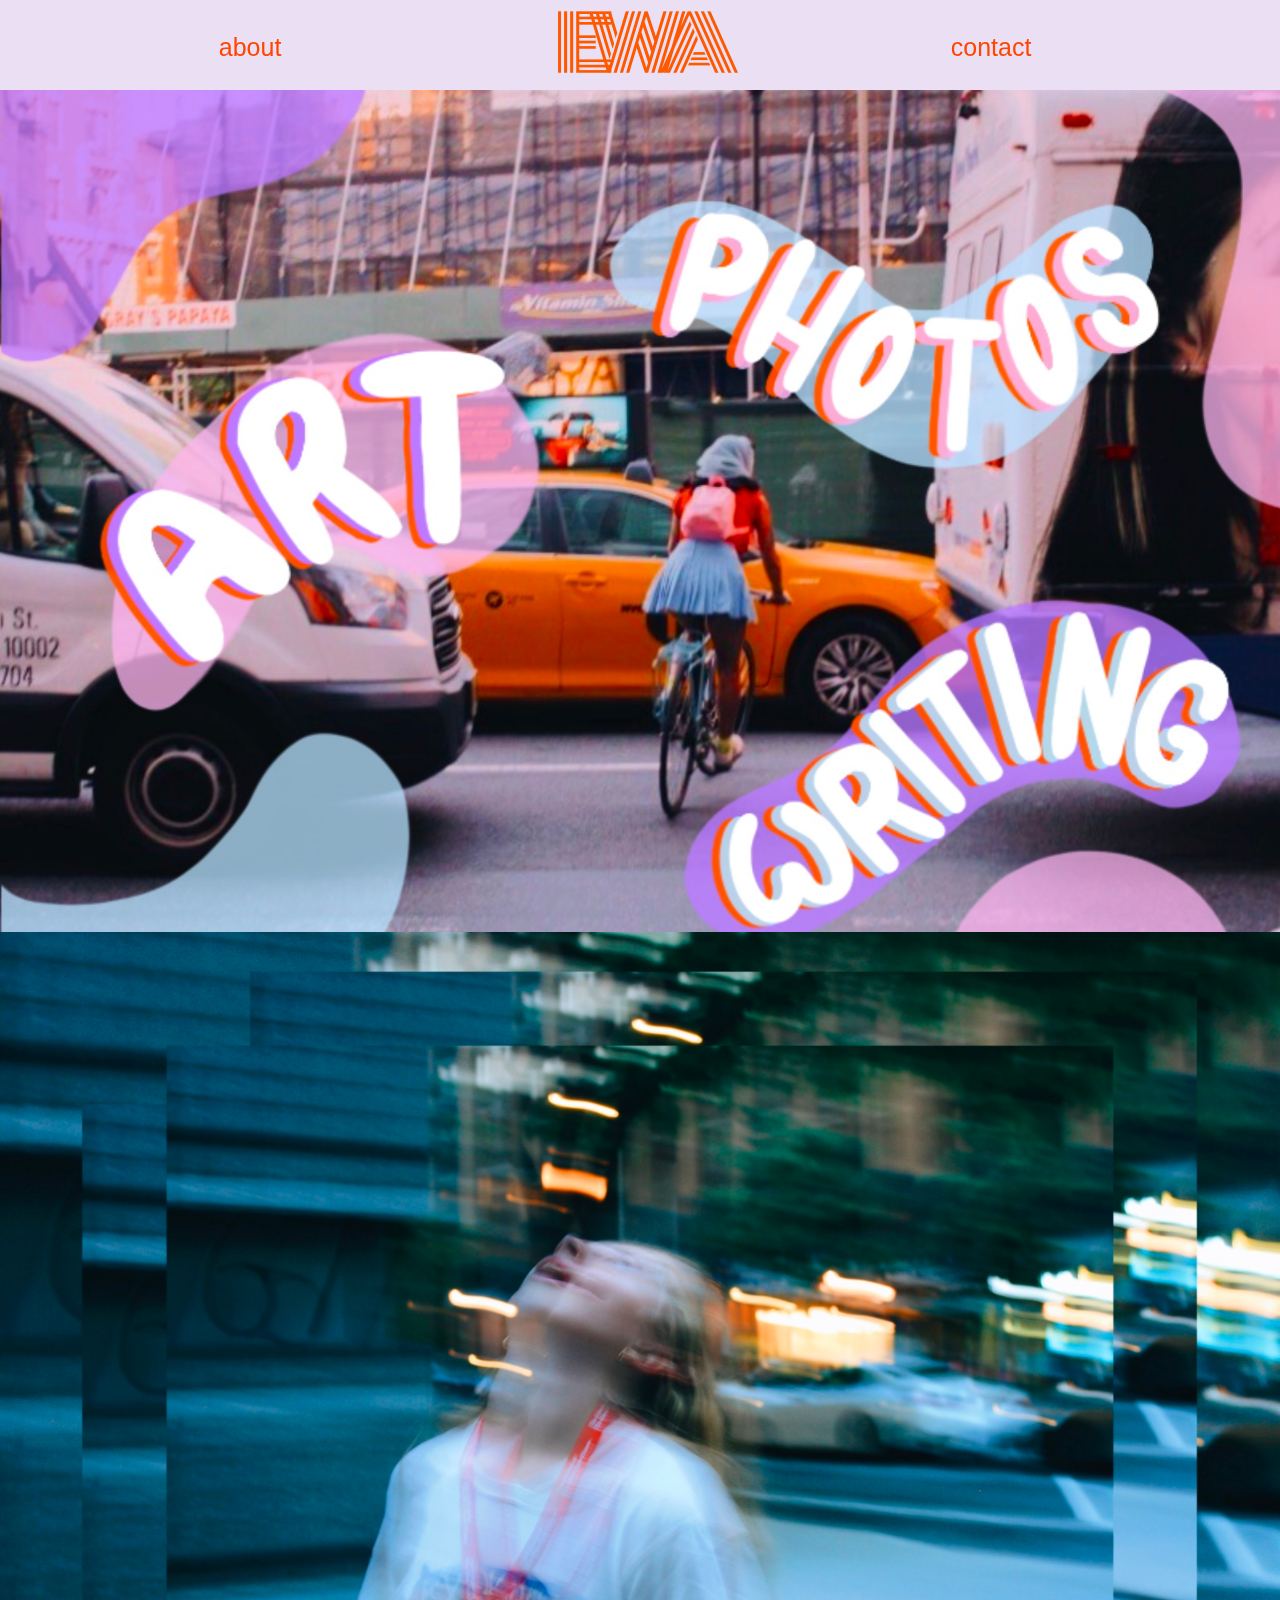
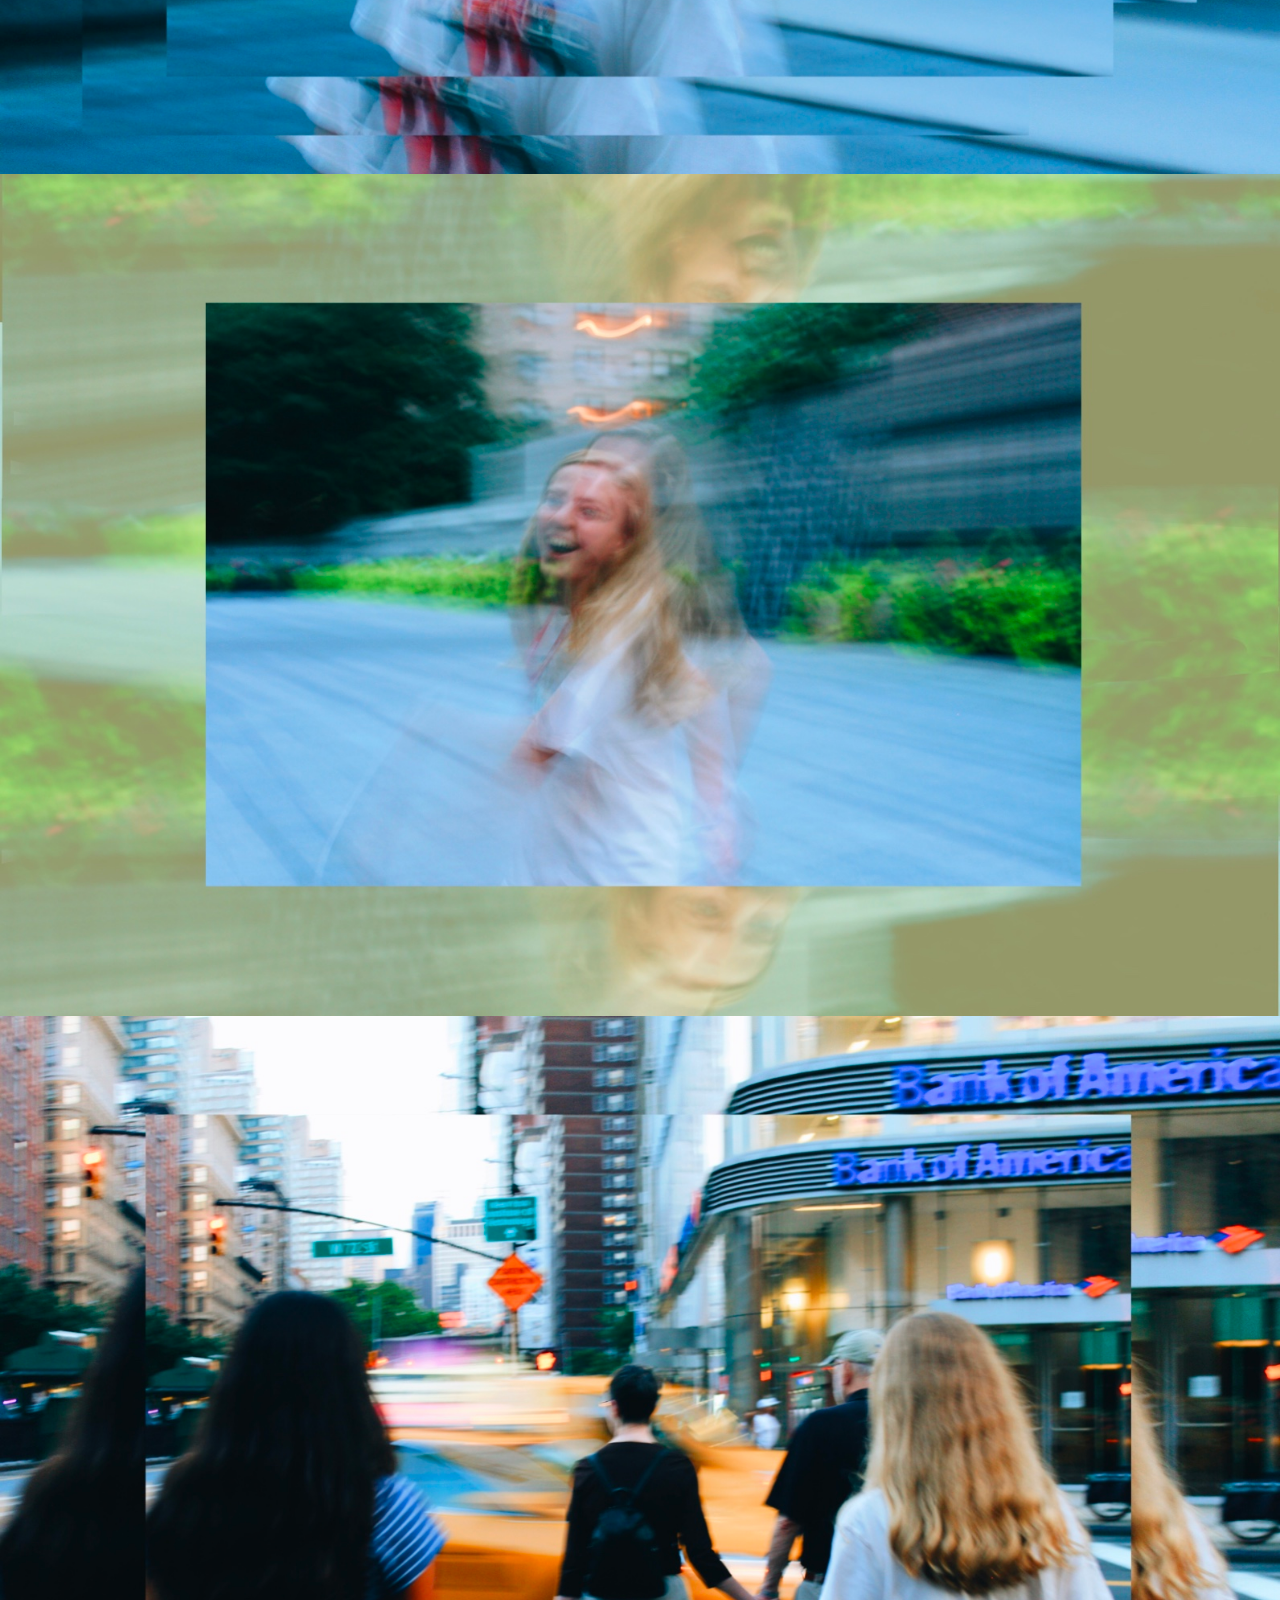
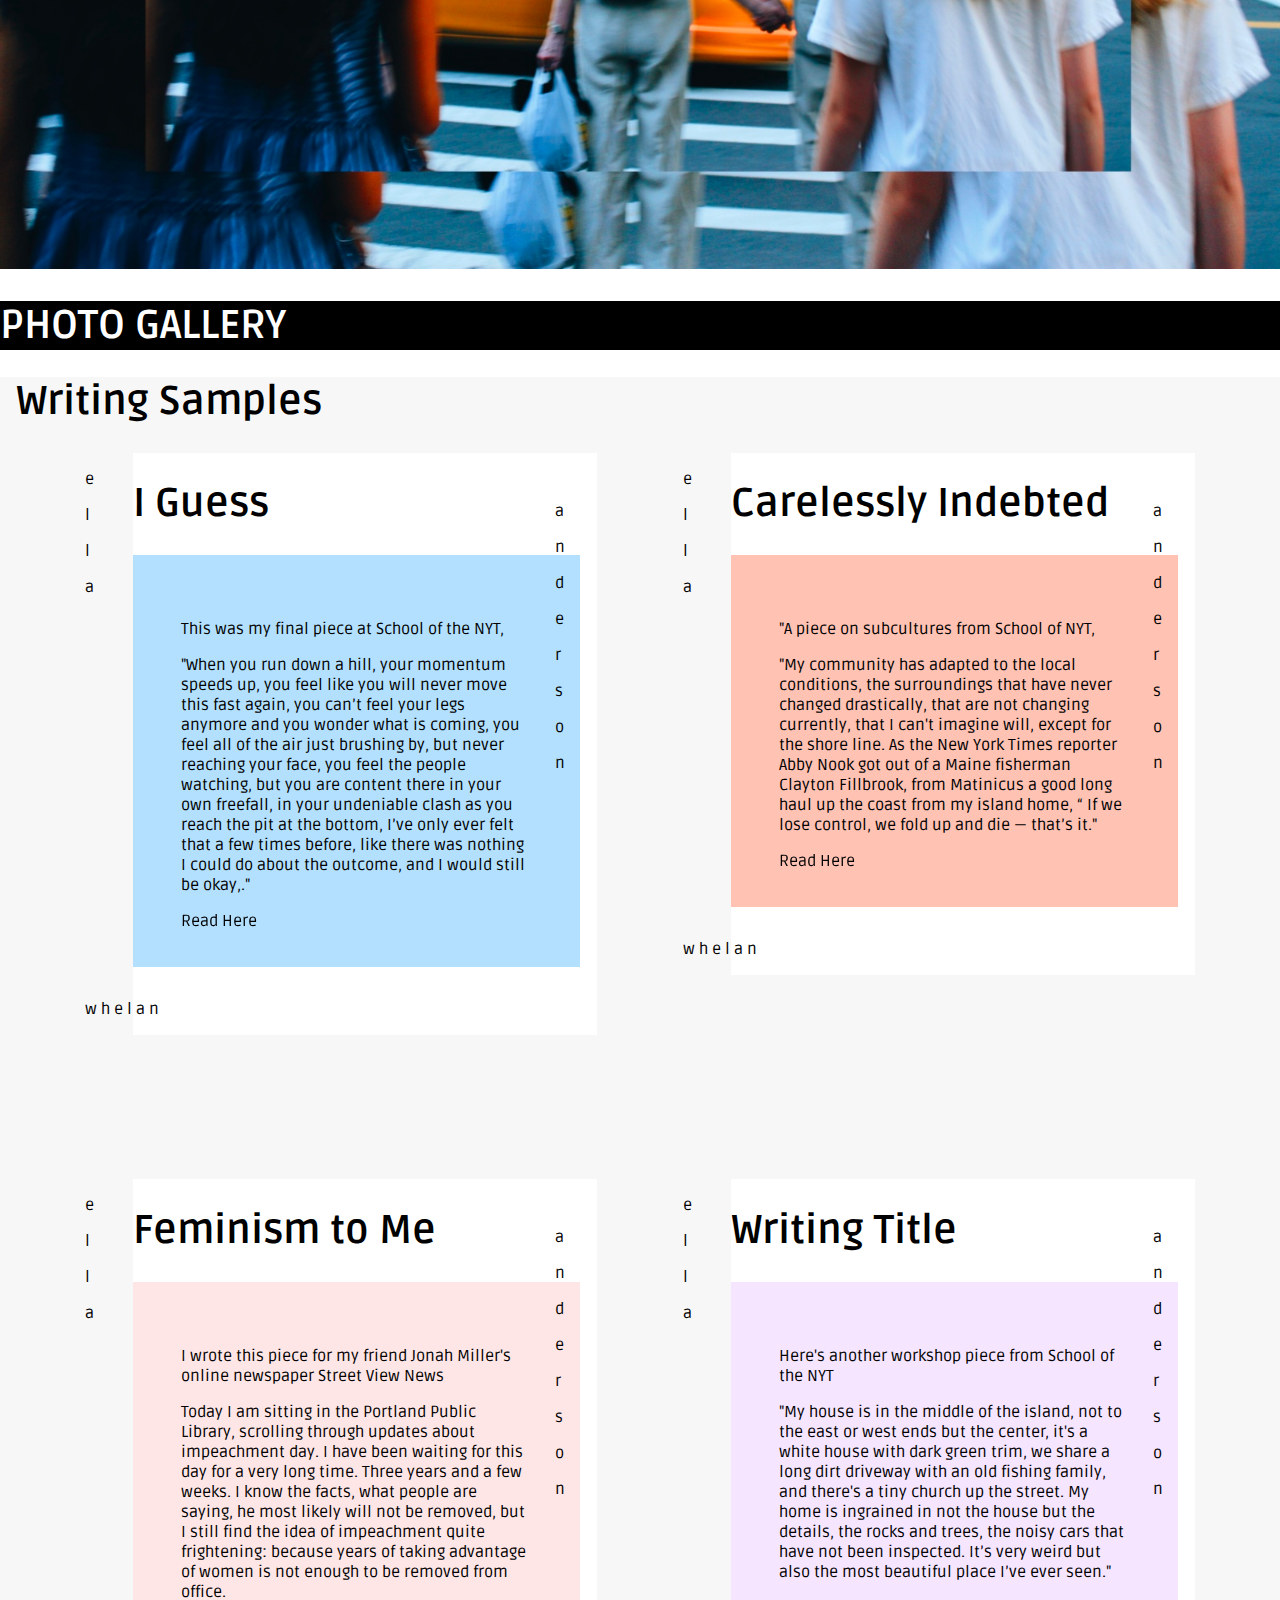
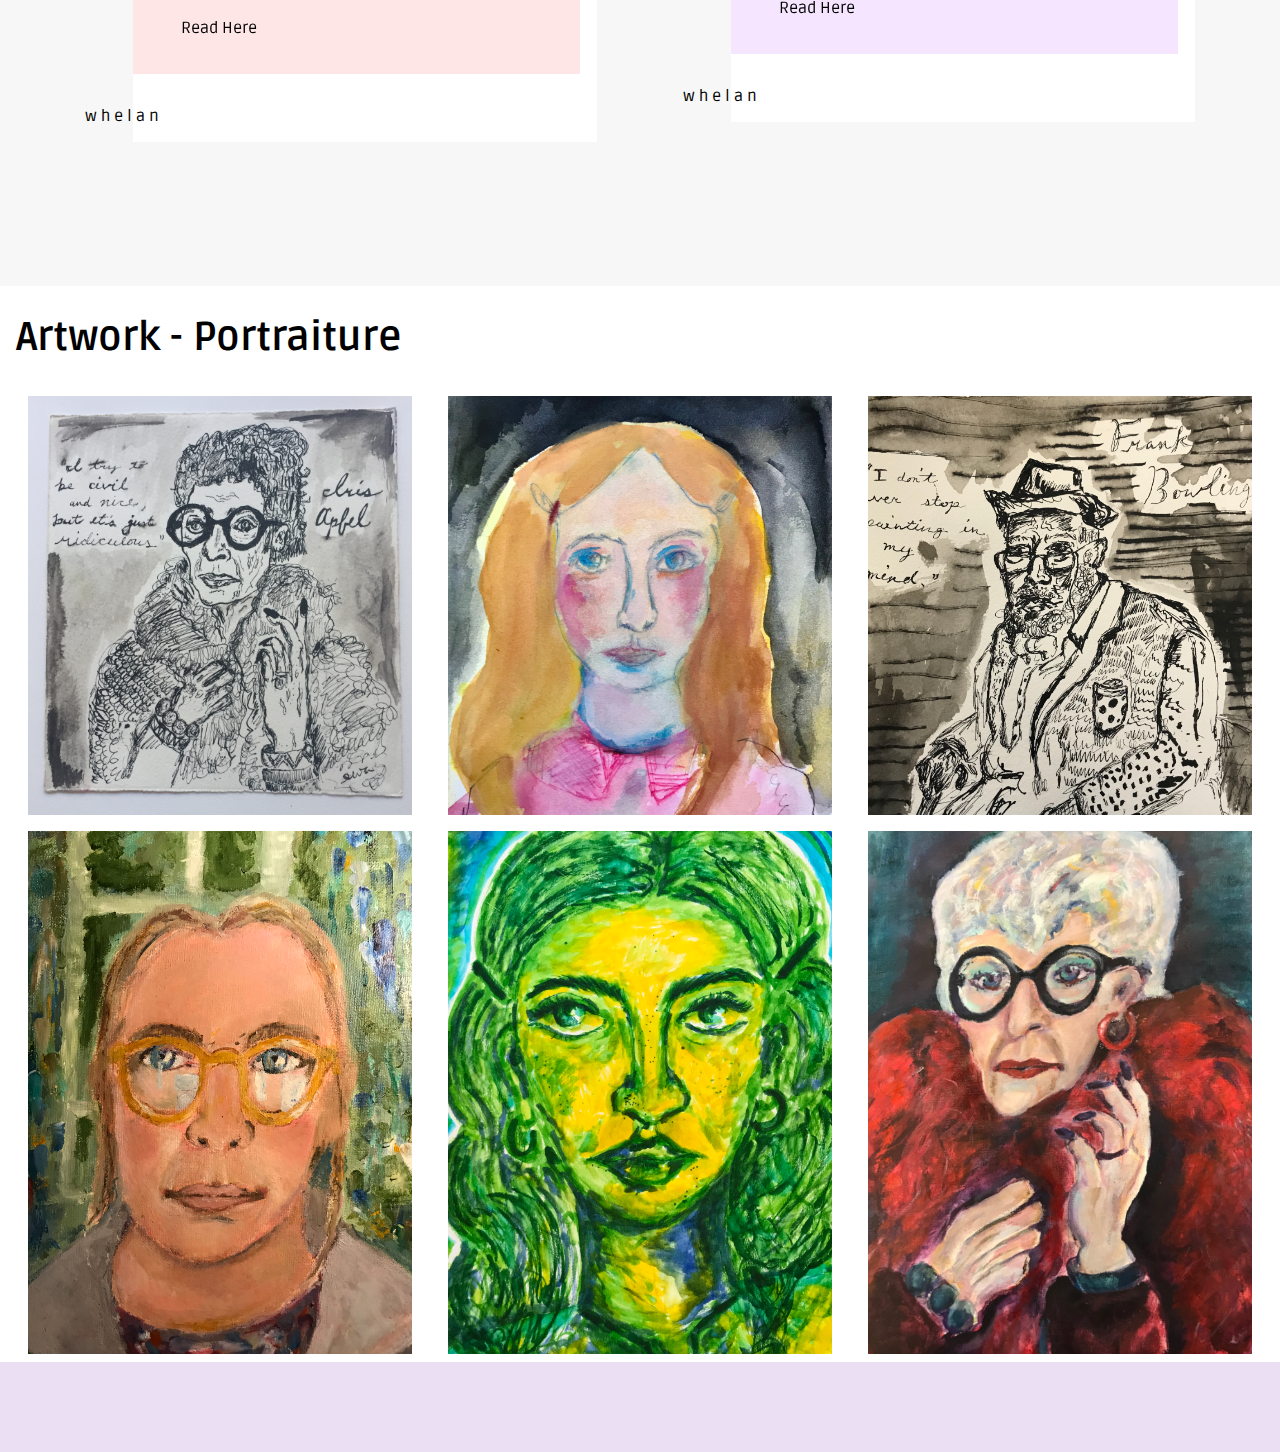
==== commit 36420618: "everything" ====
--- a/index.html
+++ b/index.html
@@ -3,32 +3,46 @@
   <head>
     <meta charset="utf-8">
     <meta name="viewport" content="width=device-width">
-    <title>repl.it</title>
+    <title>ewa-portfolio</title>
     <link rel="preconnect" href="https://fonts.gstatic.com">
     <link href="https://fonts.googleapis.com/css2?family=Ruda:wght@500&display=swap" rel="stylesheet">
-
+ <link rel="stylesheet" href="https://cdnjs.cloudflare.com/ajax/libs/font-awesome/5.15.1/css/all.min.css" integrity="sha512-+4zCK9k+qNFUR5X+cKL9EIR+ZOhtIloNl9GIKS57V1MyNsYpYcUrUeQc9vNfzsWfV28IaLL3i96P9sdNyeRssA==" crossorigin="anonymous" />
+    
     <link href="style.css" rel="stylesheet" type="text/css" />
   </head>
 
 <body>  
   <header>
-      <hr>
-      <div class="aboutme-link">
-        <a href="./about-me.html"><p>about</p></a>
-      </div>
-      <hr> 
+      <!-- <hr> -->
+  <div class="button2">
+    <a href="./index2.html">
+      <div class="read">about</div>
+
+      <div class="scribble">
+        <img src="./images/scribble.png">
+      </div>
+    </a>
+  </div>
+<!--       
+      <hr>  -->
 
       <div class="logo">
         <img src="./images/logo.png" alt="EWA">
       </div>
 
-      <hr>
-
-      <div class="logo">
-        <a href=""><p>contact</p></a>
-      </div>
-
-      <hr>
+      <!-- <hr> -->
+
+       <div class="button2">
+    <a href="#contact">
+      <div class="read">contact</div>
+
+      <div class="scribble">
+        <img src="./images/scribble.png">
+      </div>
+    </a>
+  </div>
+<!-- 
+      <hr> -->
   </header> 
 
   <div class="home">
@@ -74,14 +88,14 @@
 <div class="please-work">
 <div class="top">
         <div>
-        <h1>Writing Title</h1>
+        <h1>I Guess</h1>
         </div>
         
      
   <div class="pink-box3">
-        <p>"Lorem ipsum dolor sit amet, </p>
-
-        <p>consectetur adipiscing elit, sed do eiusmod tempor incididunt ut labore et dolore magna aliqua. Ut enim ad minim veniam, quis nostrud exercitation ullamco laboris nisi ut aliquip ex ea commodo consequat. Duis aute irure dolor in reprehenderit in voluptate velit esse cillum dolore eu fugiat nulla pariatur. Excepteur sint occaecat cupidatat non proident, sunt in culpa qui officia deserunt mollit anim id est laborum."</p>
+        <p>This was my final piece at School of the NYT, </p>
+
+        <p>"When you run down a hill, your momentum speeds up, you feel like you will never move this fast again, you can’t feel your legs anymore and you wonder what is coming, you feel all of the air just brushing by, but never reaching your face, you feel the people watching, but you are content there in your own freefall, in your undeniable clash as you reach the pit at the bottom, I’ve only ever felt that a few times before, like there was nothing I could do about the outcome, and I would still be okay,."</p>
         
        
   <div class="button">
@@ -126,14 +140,120 @@
 <div class="please-work">
 <div class="top">
         <div>
+        <h1>Carelessly Indebted</h1>
+        </div>
+        
+     
+  <div class="pink-box4">
+        <p>"A piece on subcultures from School of NYT, </p>
+
+        <p>"My community has adapted to the local conditions, the surroundings that have never changed drastically, that are not changing currently, that I can't imagine will, except for the shore line. As the New York Times reporter Abby Nook got out of a Maine fisherman Clayton Fillbrook, from Matinicus a good long haul up the coast from my island home, “ If we lose control, we fold up and die — that’s it."</p>
+        
+       
+  <div class="button">
+    <a href="./index3.html">
+      <div class="read">
+        Read Here
+      </div>
+
+      <div class="scribble">
+        <img src="./images/scribble.png">
+      </div>
+    </a>
+  </div>
+        
+    </div>
+    <div class="whelan">
+                <p>w h e l a n</p>
+      </div>
+ </div> 
+
+<div class="anderson">
+  <p>a</p>
+  <p>n</p>
+  <p>d</p>
+  <p>e</p>
+  <p>r</p>
+  <p>s</p>
+  <p>o</p>
+  <p>n</p>
+</div>
+
+</div>
+</div>
+
+<div class="boxes">
+  <div>
+          <p>e</p>
+          <p>l</p>
+          <p>l</p>
+          <p>a</p>
+</div>
+<div class="please-work">
+<div class="top">
+        <div>
+        <h1>Feminism to Me</h1>
+        </div>
+        
+     
+  <div class="pink-box">
+        <p> I wrote this piece for my friend Jonah Miller's online newspaper 
+          <a href="www.streetviewnews.com">Street View News</a> </p>
+
+        <p>Today I am sitting in the Portland Public Library, scrolling through updates about impeachment day. I have been waiting for this day for a very long time. Three years and a few weeks. I know the facts, what people are saying, he most likely will not be removed, but I still find the idea of impeachment quite frightening: because years of taking advantage of women is not enough to be removed from office.</p>
+        
+       
+  <div class="button">
+    <a href="./index4.html">
+      <div class="read">
+        Read Here
+      </div>
+
+      <div class="scribble">
+        <img src="./images/scribble.png">
+      </div>
+    </a>
+  </div>
+        
+    </div>
+    <div class="whelan">
+                <p>w h e l a n</p>
+      </div>
+ </div> 
+
+<div class="anderson">
+  <p>a</p>
+  <p>n</p>
+  <p>d</p>
+  <p>e</p>
+  <p>r</p>
+  <p>s</p>
+  <p>o</p>
+  <p>n</p>
+</div>
+
+</div>
+</div>
+
+<div class="boxes">
+  <div>
+          <p>e</p>
+          <p>l</p>
+          <p>l</p>
+          <p>a</p>
+</div>
+<div class="please-work">
+<div class="top">
+        <div>
         <h1>Writing Title</h1>
         </div>
         
      
-  <div class="pink-box4">
-        <p>"Lorem ipsum dolor sit amet, </p>
-
-        <p>consectetur adipiscing elit, sed do eiusmod tempor incididunt ut labore et dolore magna aliqua. Ut enim ad minim veniam, quis nostrud exercitation ullamco laboris nisi ut aliquip ex ea commodo consequat. Duis aute irure dolor in reprehenderit in voluptate velit esse cillum dolore eu fugiat nulla pariatur. Excepteur sint occaecat cupidatat non proident, sunt in culpa qui officia deserunt mollit anim id est laborum."</p>
+  <div class="pink-box2">
+        <p>Here's another workshop piece from School of the NYT </p>
+
+        <p>"My house is in the middle of the island, not to the east or west ends but the center, it's a white house with dark green trim, we share a long dirt driveway with an old fishing family, and there's a tiny church up the street. My home is ingrained in not the house but the details, the rocks and trees, the noisy cars that have not been inspected. It’s very weird but also the most beautiful place I’ve ever seen."
+        </p>
         
        
   <div class="button">
@@ -168,110 +288,6 @@
 </div>
 </div>
 
-<div class="boxes">
-  <div>
-          <p>e</p>
-          <p>l</p>
-          <p>l</p>
-          <p>a</p>
-</div>
-<div class="please-work">
-<div class="top">
-        <div>
-        <h1>Writing Title</h1>
-        </div>
-        
-     
-  <div class="pink-box">
-        <p>"Lorem ipsum dolor sit amet, </p>
-
-        <p>consectetur adipiscing elit, sed do eiusmod tempor incididunt ut labore et dolore magna aliqua. Ut enim ad minim veniam, quis nostrud exercitation ullamco laboris nisi ut aliquip ex ea commodo consequat. Duis aute irure dolor in reprehenderit in voluptate velit esse cillum dolore eu fugiat nulla pariatur. Excepteur sint occaecat cupidatat non proident, sunt in culpa qui officia deserunt mollit anim id est laborum."</p>
-        
-       
-  <div class="button">
-    <a href="./index2.html">
-      <div class="read">
-        Read Here
-      </div>
-
-      <div class="scribble">
-        <img src="./images/scribble.png">
-      </div>
-    </a>
-  </div>
-        
-    </div>
-    <div class="whelan">
-                <p>w h e l a n</p>
-      </div>
- </div> 
-
-<div class="anderson">
-  <p>a</p>
-  <p>n</p>
-  <p>d</p>
-  <p>e</p>
-  <p>r</p>
-  <p>s</p>
-  <p>o</p>
-  <p>n</p>
-</div>
-
-</div>
-</div>
-
-<div class="boxes">
-  <div>
-          <p>e</p>
-          <p>l</p>
-          <p>l</p>
-          <p>a</p>
-</div>
-<div class="please-work">
-<div class="top">
-        <div>
-        <h1>Writing Title</h1>
-        </div>
-        
-     
-  <div class="pink-box2">
-        <p>"Lorem ipsum dolor sit amet, </p>
-
-        <p>consectetur adipiscing elit, sed do eiusmod tempor incididunt ut labore et dolore magna aliqua. Ut enim ad minim veniam, quis nostrud exercitation ullamco laboris nisi ut aliquip ex ea commodo consequat. Duis aute irure dolor in reprehenderit in voluptate velit esse cillum dolore eu fugiat nulla pariatur. Excepteur sint occaecat cupidatat non proident, sunt in culpa qui officia deserunt mollit anim id est laborum."</p>
-        
-       
-  <div class="button">
-    <a href="./index2.html">
-      <div class="read">
-        Read Here
-      </div>
-
-      <div class="scribble">
-        <img src="./images/scribble.png">
-      </div>
-    </a>
-  </div>
-        
-    </div>
-    <div class="whelan">
-                <p>w h e l a n</p>
-      </div>
- </div> 
-
-<div class="anderson">
-  <p>a</p>
-  <p>n</p>
-  <p>d</p>
-  <p>e</p>
-  <p>r</p>
-  <p>s</p>
-  <p>o</p>
-  <p>n</p>
-</div>
-
-</div>
-</div>
-
 </div> 
 <!-- note to self - keep that there  -->
 
@@ -287,26 +303,36 @@
   
   <div class="image-box">
 <div class="image-container">
-      <a href=""><img src="./images/iris.JPG" alt="bagel-shop"></a>
+      <a href=""><img src="./images2/iris.JPG" alt="bagel-shop"></a>
     </div>
      <div class="image-container">
-      <a href=""><img src="./images/girll.jpg" alt="bagel-shop"></a>
+      <a href=""><img src="./images2/girlinpink.jpg" alt="bagel-shop"></a>
     </div>
   <div class="image-container">
-      <a href=""><img src="./images/frank.jpg" alt="bagel-shop"></a>
+      <a href=""><img src="./images2/frank.jpg" alt="bagel-shop"></a>
     </div>
   <div class="image-container">
-      <a href=""><img src="./images/mom.jpg" alt="bagel-shop"></a>
+      <a href=""><img src="./images2/mom.jpg" alt="bagel-shop"></a>
     </div>
    <div class="image-container">
-      <a href=""><img src="./images/green.jpg" alt="bagel-shop"></a>
+      <a href=""><img src="./images2/alien.jpg" alt="bagel-shop"></a>
   </div>
    <div class="image-container">
-      <a href=""><img src="./images/oils.png" alt="bagel-shop"></a>
-    </div>
-
-  </div>
-</div>
+      <a href=""><img src="./images2/iris.png" alt="bagel-shop"></a>
+    </div>
+
+  </div>
+</div>
+<footer>
+<div id="contact"> 
+  <div class="contact-icons">
+    <a href="https://twitter.com/andersonella13"><i class="fab fa-twitter"></i></a>
+    <a href="https://www.facebook.com/ella.anderson.3511041/"><i class="fab fa-facebook-f"></i></a>
+    <a href="https://www.instagram.com/ellaanderson13/"><i class="fab fa-instagram"></i></a>
+   <a href="ellawa03@gmail.com"><i class="fas fa-envelope"></i></a> 
+  </div>
+</div>
+</footer>
 
     <script src="script.js"></script>
 
--- a/style.css
+++ b/style.css
@@ -1,9 +1,13 @@
+html {
+  scroll-behavior: smooth;
+}
 body {
   padding:0;
   margin:0;
 }
 
 header {
+  z-index:999;
   padding-left:1rem;
   /* margin-bottom:2rem; */
   /* color:thistle; */
@@ -38,10 +42,10 @@
   font-family: 'Raleway', sans-serif;
 }
 
-header a:hover {
-  color:palevioletred;
+/* header a:hover {
+  /* color:thistle; */
   transition: all 1s;
-}
+} */
 
 header p {
   /* background-color: rgb(210, 210, 249, .4);  */
@@ -98,9 +102,9 @@
 .boxes{
   /* margin:7rem; */
   width:40%;
-  margin-bottom:8rem;
-  display: flex;
-  flex-wrap:wrap;
+  margin-bottom:9rem;
+  /* display: flex;
+  flex-wrap:wrap; */
 }
 
 .image-box {
@@ -277,8 +281,17 @@
 
 .button {
   height: 1.5rem;
-}
-
+  
+  /* font-size:1rem; */
+}
+.button2{
+  height:1.5rem;
+  width:10%; 
+}
+.button2:hover img {
+  display: inline-block;
+  /* margin-bottom: -.35rem; */
+}
 .button:hover img {
   display: inline-block;
   /* margin-bottom: -.35rem; */
@@ -329,9 +342,44 @@
 
 @media screen and (max-width: 1125px) {
 
-
+.writing-container-wrap{
+  display: flex;
+  justify-content: space-evenly;
+  flex-direction: column;
+   align-content:center; 
+  flex-wrap:wrap;
+  width:100%;
+}
+.boxes{
+  width:70%;
+  margin-top:4rem;
 }
 
 @media screen and (max-width: 800px){
 
+}
+}
+
+footer{
+   /* padding-left:1rem; */
+  /* margin-bottom:2rem; */
+  /* color:thistle; */
+  font-size:35px;
+  display: flex;
+  justify-content: space-evenly;
+  /* flex-direction: row; */
+  /* margin-bottom:6rem; */
+  position: sticky;
+  top: 0;
+  align-items: center;
+  height:90px;
+  background-color:rgba(226, 210, 240, 0.7);
+}
+
+.contact-icons a{
+  color:orangered;
+}
+.contact-icons a:hover{
+color:rgb(222, 199, 243);
+transition:1s;
 }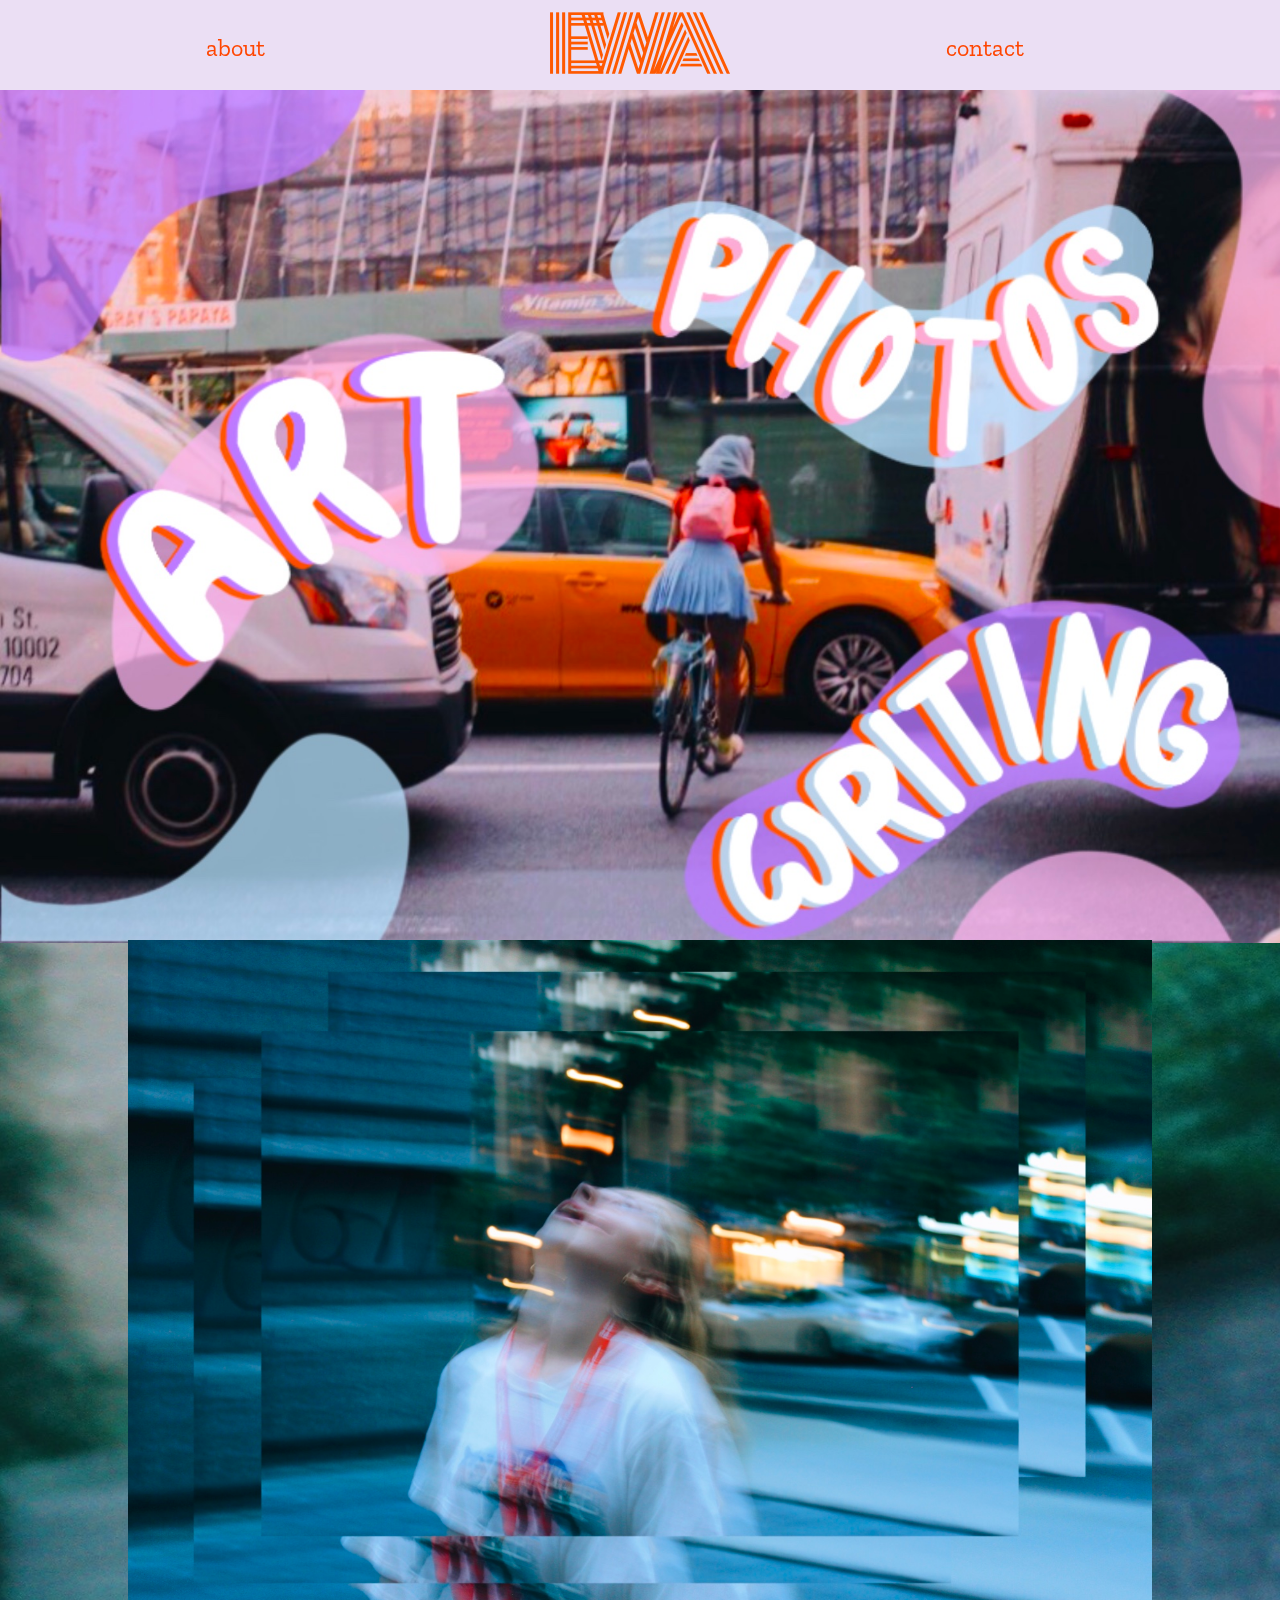
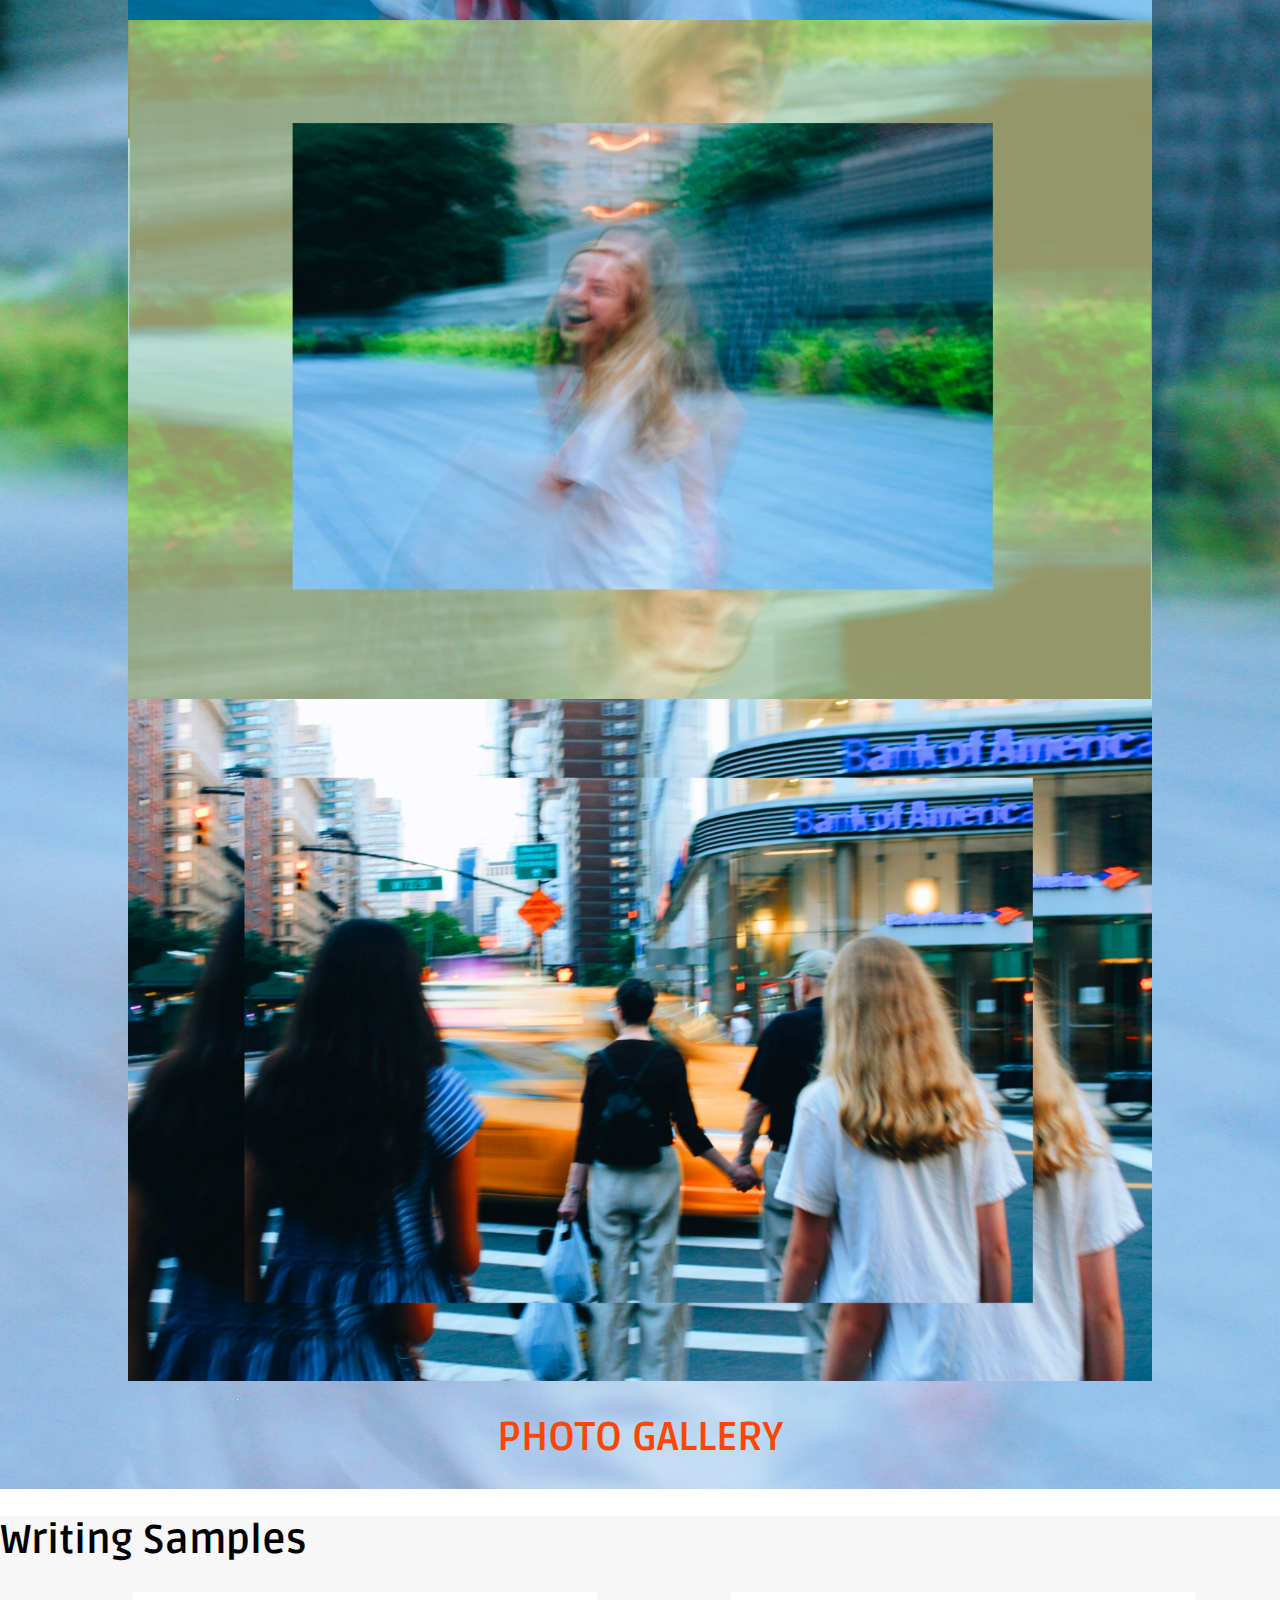
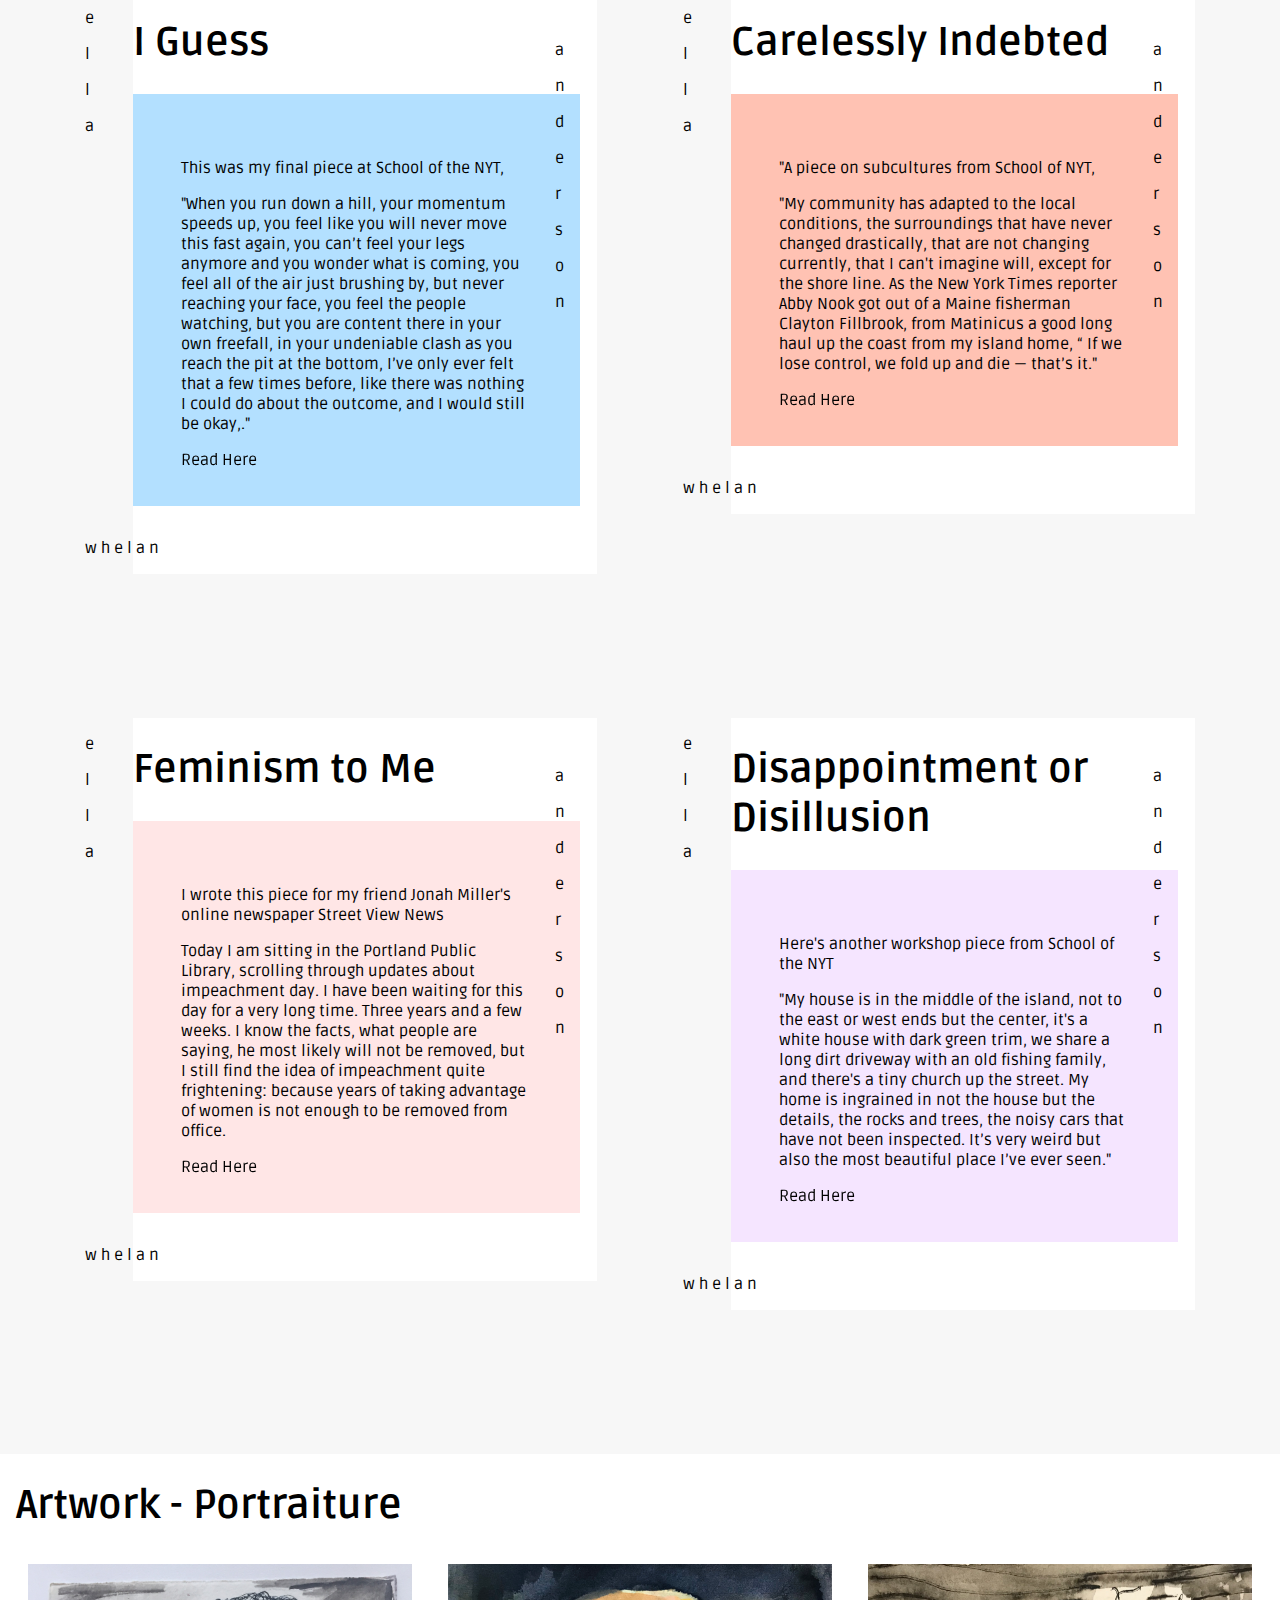
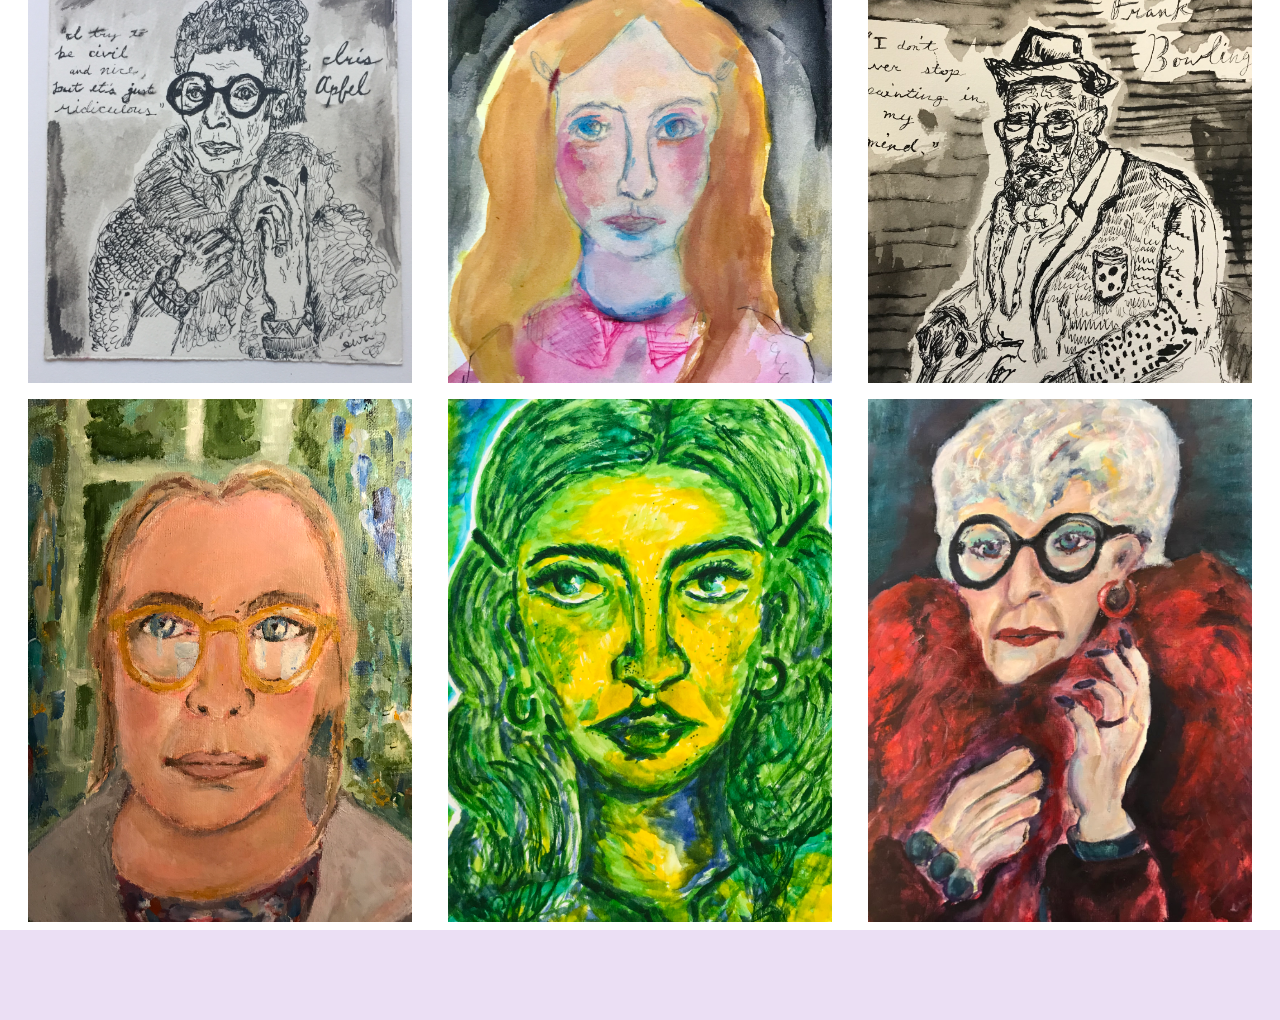
==== commit b7adff5b: "lots of things" ====
--- a/index.html
+++ b/index.html
@@ -5,17 +5,25 @@
     <meta name="viewport" content="width=device-width">
     <title>ewa-portfolio</title>
     <link rel="preconnect" href="https://fonts.gstatic.com">
+    <link rel="preconnect" href="https://fonts.gstatic.com">
+<link href="https://fonts.googleapis.com/css2?family=Ruda&display=swap" rel="stylesheet">
+<link rel="preconnect" href="https://fonts.gstatic.com">
+<link href="https://fonts.googleapis.com/css2?family=Zilla+Slab+Highlight&display=swap" rel="stylesheet">
+<link rel="preconnect" href="https://fonts.gstatic.com">
+<link href="https://fonts.googleapis.com/css2?family=Zilla+Slab:wght@300&display=swap" rel="stylesheet">
     <link href="https://fonts.googleapis.com/css2?family=Ruda:wght@500&display=swap" rel="stylesheet">
  <link rel="stylesheet" href="https://cdnjs.cloudflare.com/ajax/libs/font-awesome/5.15.1/css/all.min.css" integrity="sha512-+4zCK9k+qNFUR5X+cKL9EIR+ZOhtIloNl9GIKS57V1MyNsYpYcUrUeQc9vNfzsWfV28IaLL3i96P9sdNyeRssA==" crossorigin="anonymous" />
     
     <link href="style.css" rel="stylesheet" type="text/css" />
+    <link rel="shortcut icon" type="image/png" href="./images/icon.png"/>
+
   </head>
 
 <body>  
   <header>
       <!-- <hr> -->
   <div class="button2">
-    <a href="./index2.html">
+    <a href="./about-me.html">
       <div class="read">about</div>
 
       <div class="scribble">
@@ -32,7 +40,7 @@
 
       <!-- <hr> -->
 
-       <div class="button2">
+  <div class="button2">
     <a href="#contact">
       <div class="read">contact</div>
 
@@ -48,6 +56,8 @@
   <div class="home">
     <img src="./images/homepage.jpg" alt="biker-art-photo-writing">
   </div>
+
+  <div class="collage-background">
    <div class="photo-collage">
     <div class="clara">
     <img src="./images2/scary.jpg" alt="">
@@ -63,15 +73,18 @@
     <a href="photo-gallery.html">
       <h1>
       PHOTO GALLERY
-      </h1>
-    </a>
+      <i class="fas fa-long-arrow-alt-left"></i></h1>
+    </a>
+  </div>
   </div>
   </div>
   
 <div class="big-box">
 
   <div class="title-writing">
+    <div>
     <h1>Writing Samples</h1>
+    </div>
   </div>
 
 
@@ -245,7 +258,7 @@
 <div class="please-work">
 <div class="top">
         <div>
-        <h1>Writing Title</h1>
+        <h1>Disappointment or Disillusion</h1>
         </div>
         
      
@@ -329,7 +342,7 @@
     <a href="https://twitter.com/andersonella13"><i class="fab fa-twitter"></i></a>
     <a href="https://www.facebook.com/ella.anderson.3511041/"><i class="fab fa-facebook-f"></i></a>
     <a href="https://www.instagram.com/ellaanderson13/"><i class="fab fa-instagram"></i></a>
-   <a href="ellawa03@gmail.com"><i class="fas fa-envelope"></i></a> 
+   <a href="mailto:ellawa03@gmail.com""><i class="fas fa-envelope"></i></a> 
   </div>
 </div>
 </footer>
--- a/style.css
+++ b/style.css
@@ -7,30 +7,33 @@
 }
 
 header {
+  font-family: 'Ruda', sans-serif;
   z-index:999;
-  padding-left:1rem;
+  /* padding-left:1rem; */
   /* margin-bottom:2rem; */
   /* color:thistle; */
-  font-size:25px;
+  /* font-size:25px; */
   display: flex;
   justify-content: space-evenly;
   /* flex-direction: row; */
   /* margin-bottom:6rem; */
   position: sticky;
   top: 0;
+  font-size:1rem;
+
   align-items: center;
   height:90px;
   background-color:rgba(226, 210, 240, 0.7);
 }
 
-.writing {
-  margin-top:-100rem;
-}
-
-hr {
+
+.contact-title{
+  z-index:10;
+}
+/* hr {
   border: orangered solid 1.5px;
   width:30px;
-}
+} */
 
 .home img {
   width:100%;
@@ -39,22 +42,21 @@
 
 header a {
   color:orangered;
-  font-family: 'Raleway', sans-serif;
+  /* font-family: 'Raleway', sans-serif; */
 }
 
 /* header a:hover {
   /* color:thistle; */
-  transition: all 1s;
-} */
-
-header p {
+  /* transition: all 1s;
+/* } */
+
+/* header p {
   /* background-color: rgb(210, 210, 249, .4);  */
-  padding:1rem;
-}
+  /* padding:1rem;
+} */ 
 
 .title-writing {
-  padding-left:1rem;
-}
+  margin:auto; }
 
 .images-container {
   display: flex;
@@ -288,6 +290,10 @@
   height:1.5rem;
   width:10%; 
 }
+.button2 a{
+  font-size:1.5rem;
+  font-family: 'Zilla Slab', serif;
+}
 .button2:hover img {
   display: inline-block;
   /* margin-bottom: -.35rem; */
@@ -297,7 +303,7 @@
   /* margin-bottom: -.35rem; */
 }
 
-/* .read{
+/* .read
  background-image: url(images/mountain-logo.jpg);
  background-size:cover;
 } */
@@ -307,7 +313,7 @@
 .clara{
   height: auto;
   width:100%;
-  margin-top:-1rem;
+  margin-top:-.5rem;
   margin-bottom:0;
   margin-right:0;
   margin-left:0;
@@ -320,18 +326,41 @@
   padding:0;
 }
 .photo-collage{
-  width:100%;
-  padding:0;
-  margin:0;
+  margin:auto;
+  width:80%;
+  padding:0;
+  /* margin:0; */
   height:auto;
+  
+}
+.collage-background{
+  background-image: url(images/laughter.JPG);
+  background-position:center;
+  background-size:cover;
 }
 .photo-gallery{
-  background-color:black;
+  
+  width:40%;
+  display: flex;
+  align-items:center;
+  /* border-radius:5rem; */
+  margin:auto;
+  padding:0;
+  
+}
+
+.photo-gallery a:hover{
+ color:rgba(226, 210, 240);;
+  transition:2s;
 }
 .photo-gallery a{
+  font-size:1rem;
   text-decoration: none;
   font-family: 'Ruda', sans-serif;
-  color:white;
+   color:orangered;
+  
+  
+  margin:auto;
 }
 
 /* MEDIA QUERIES */
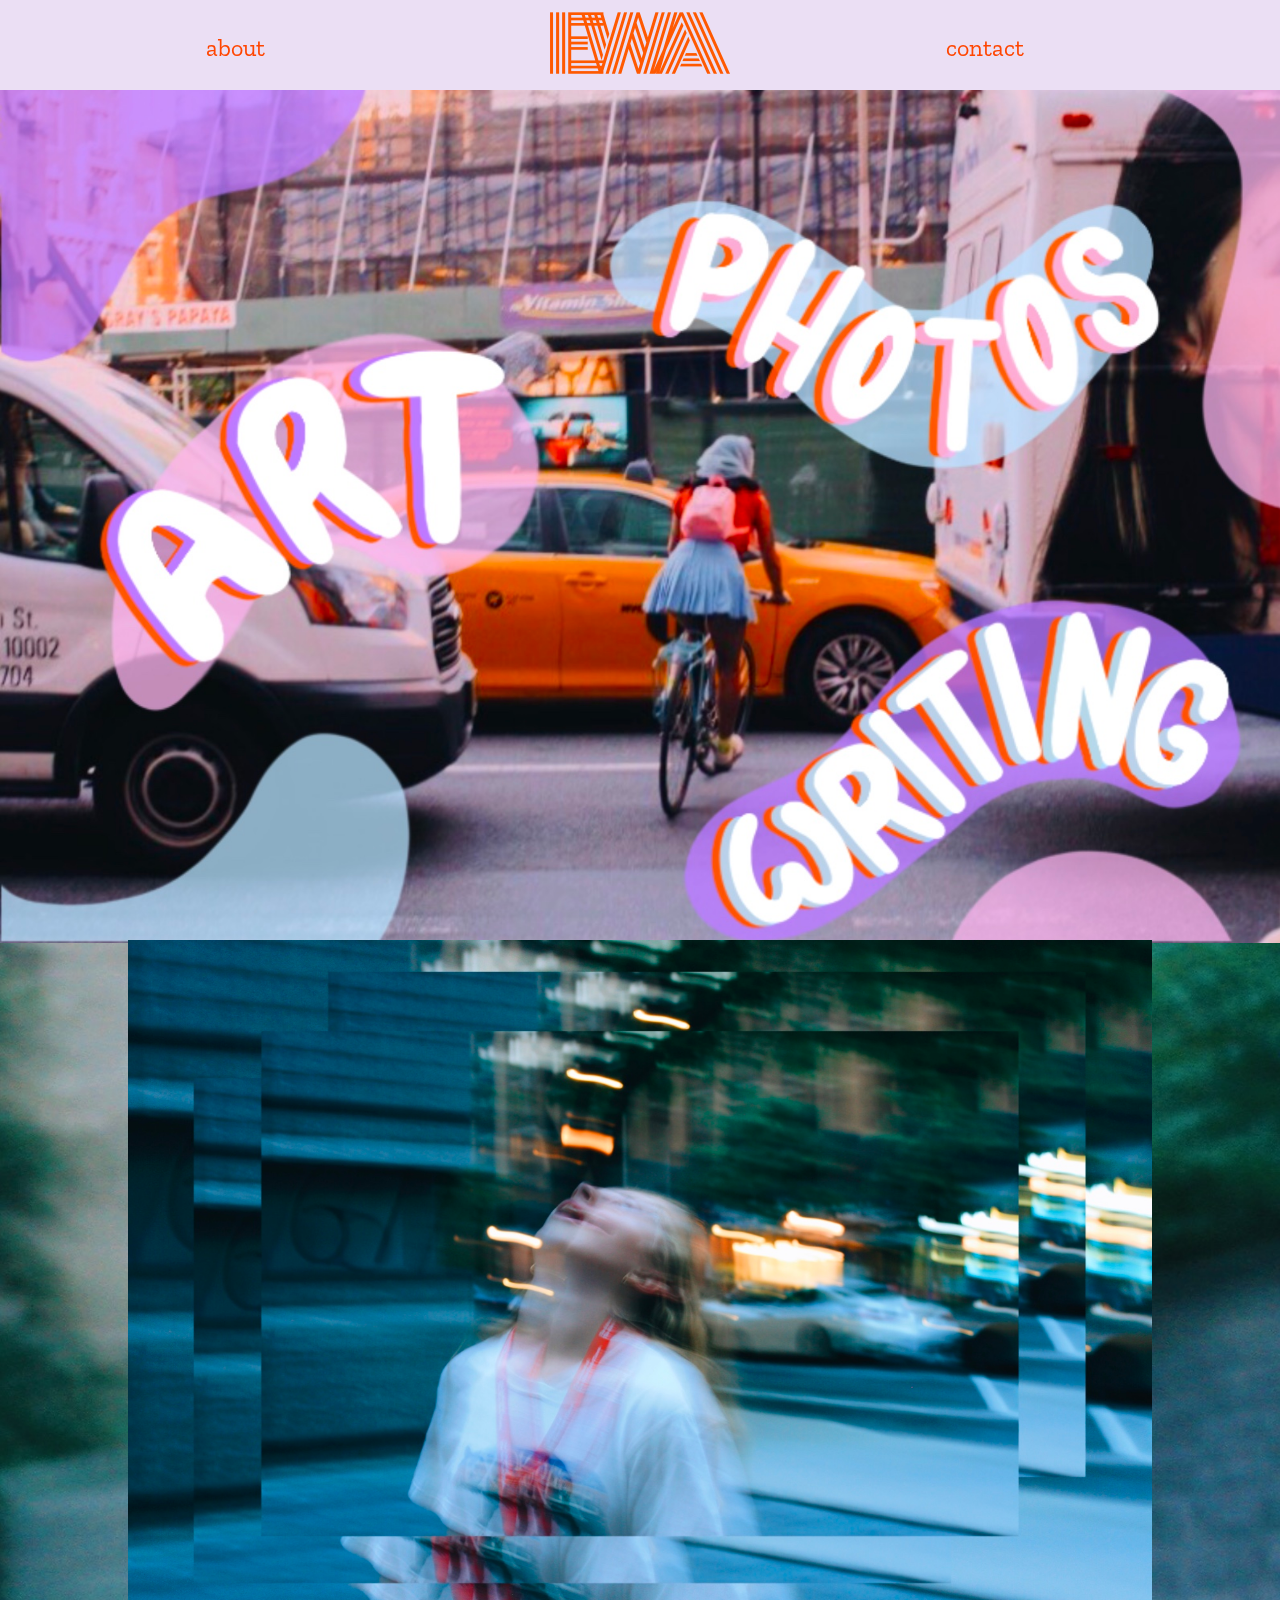
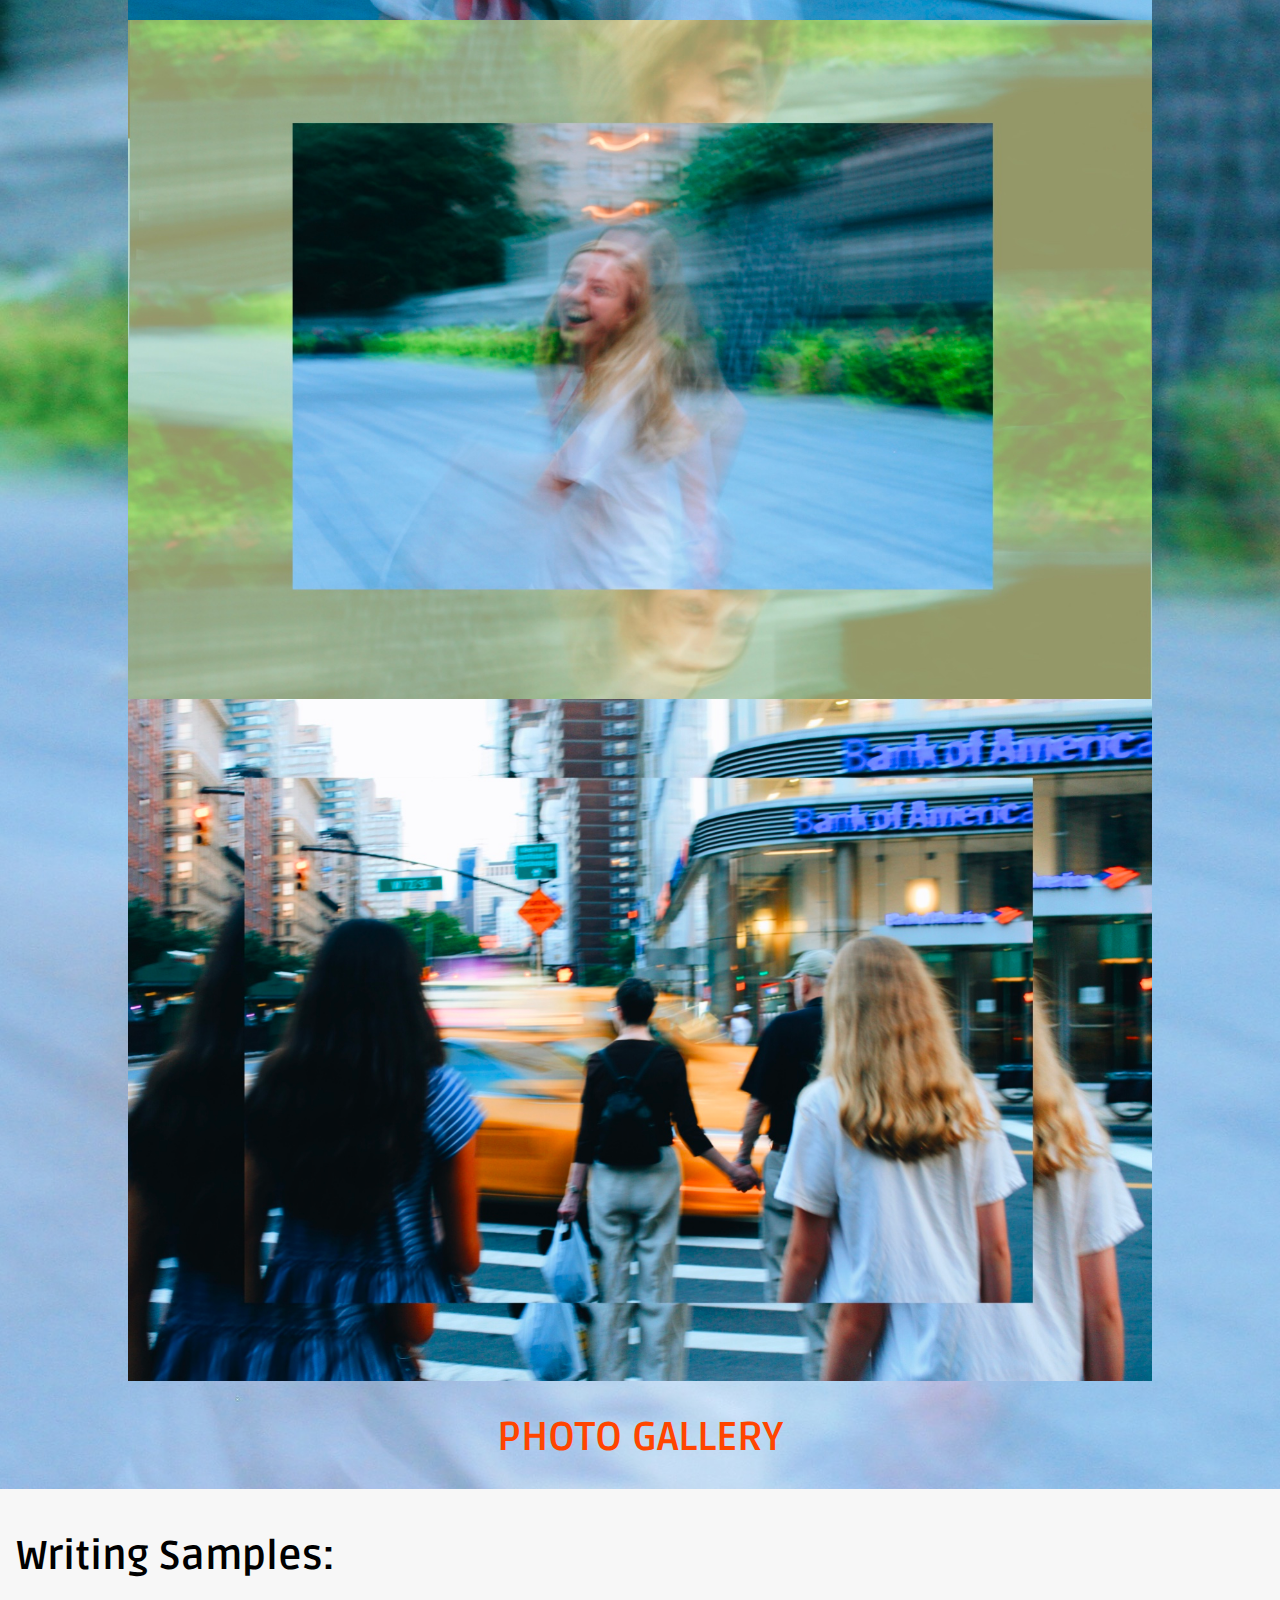
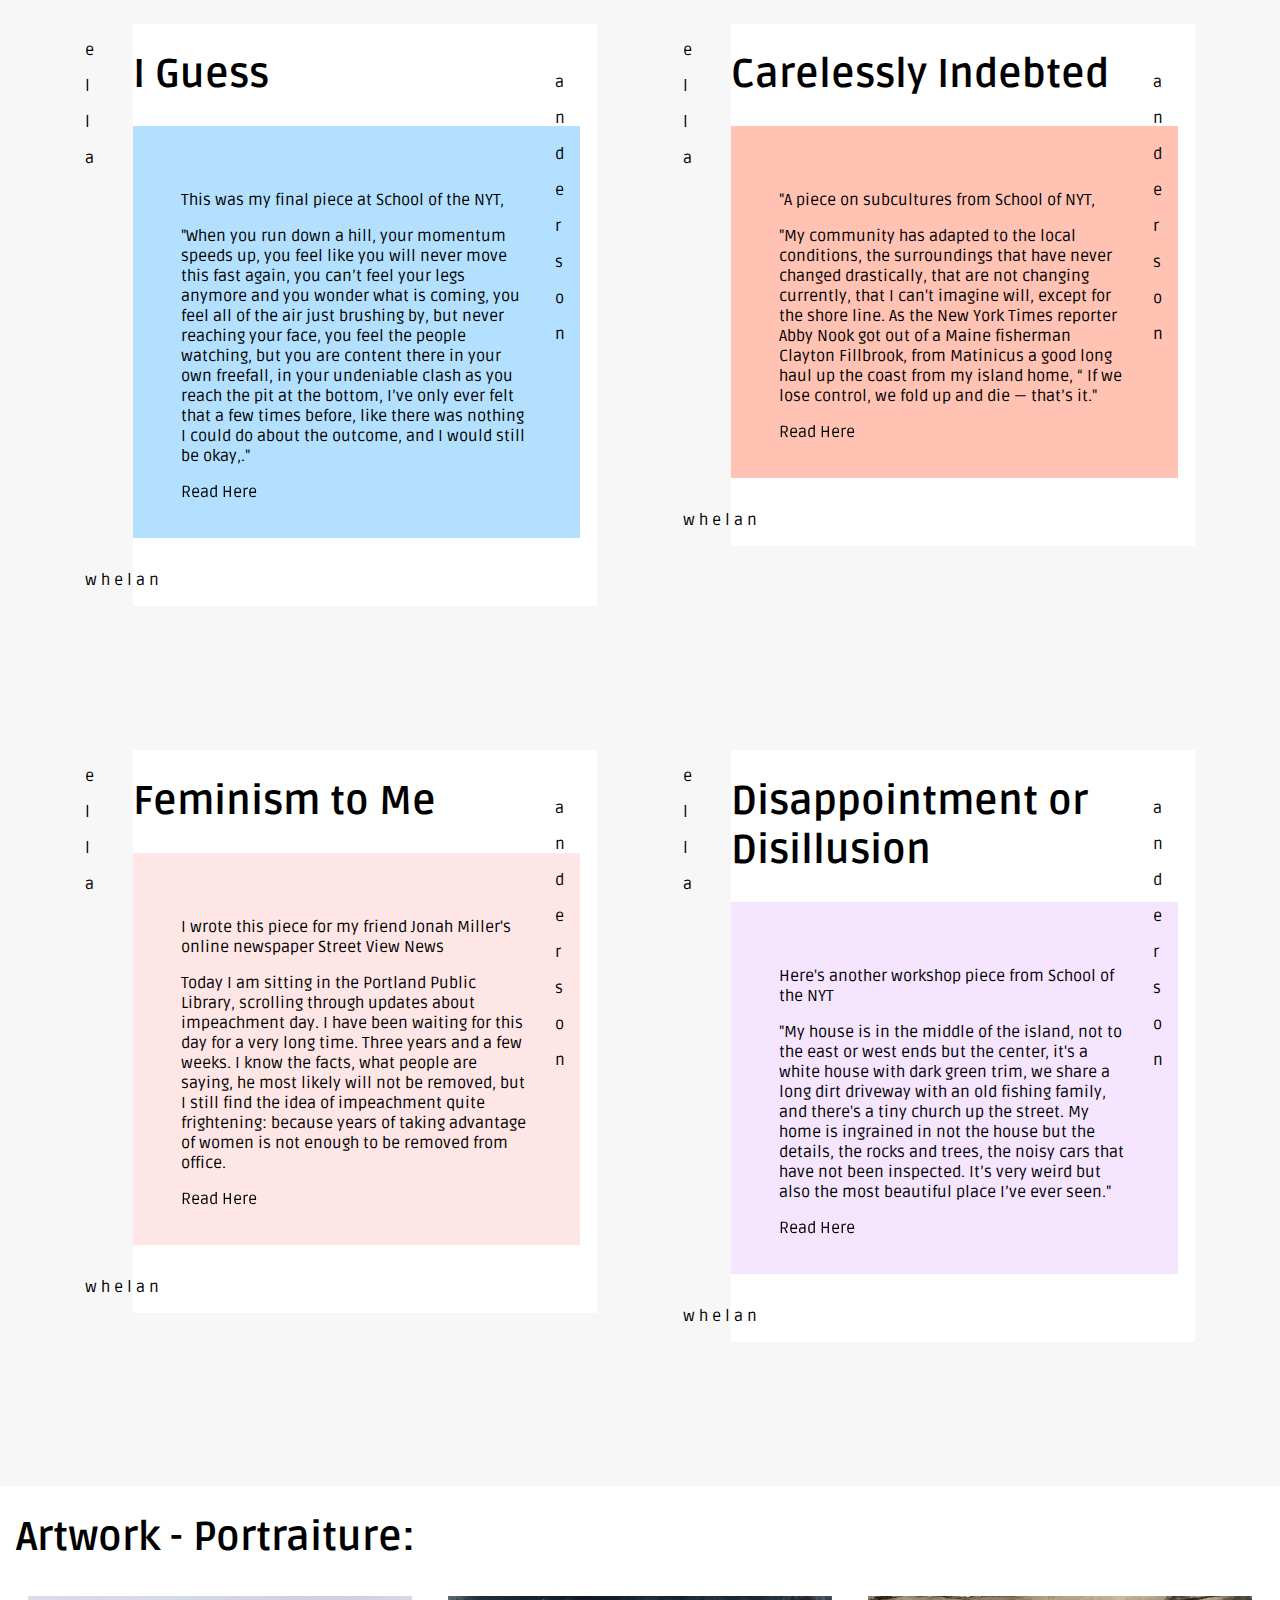
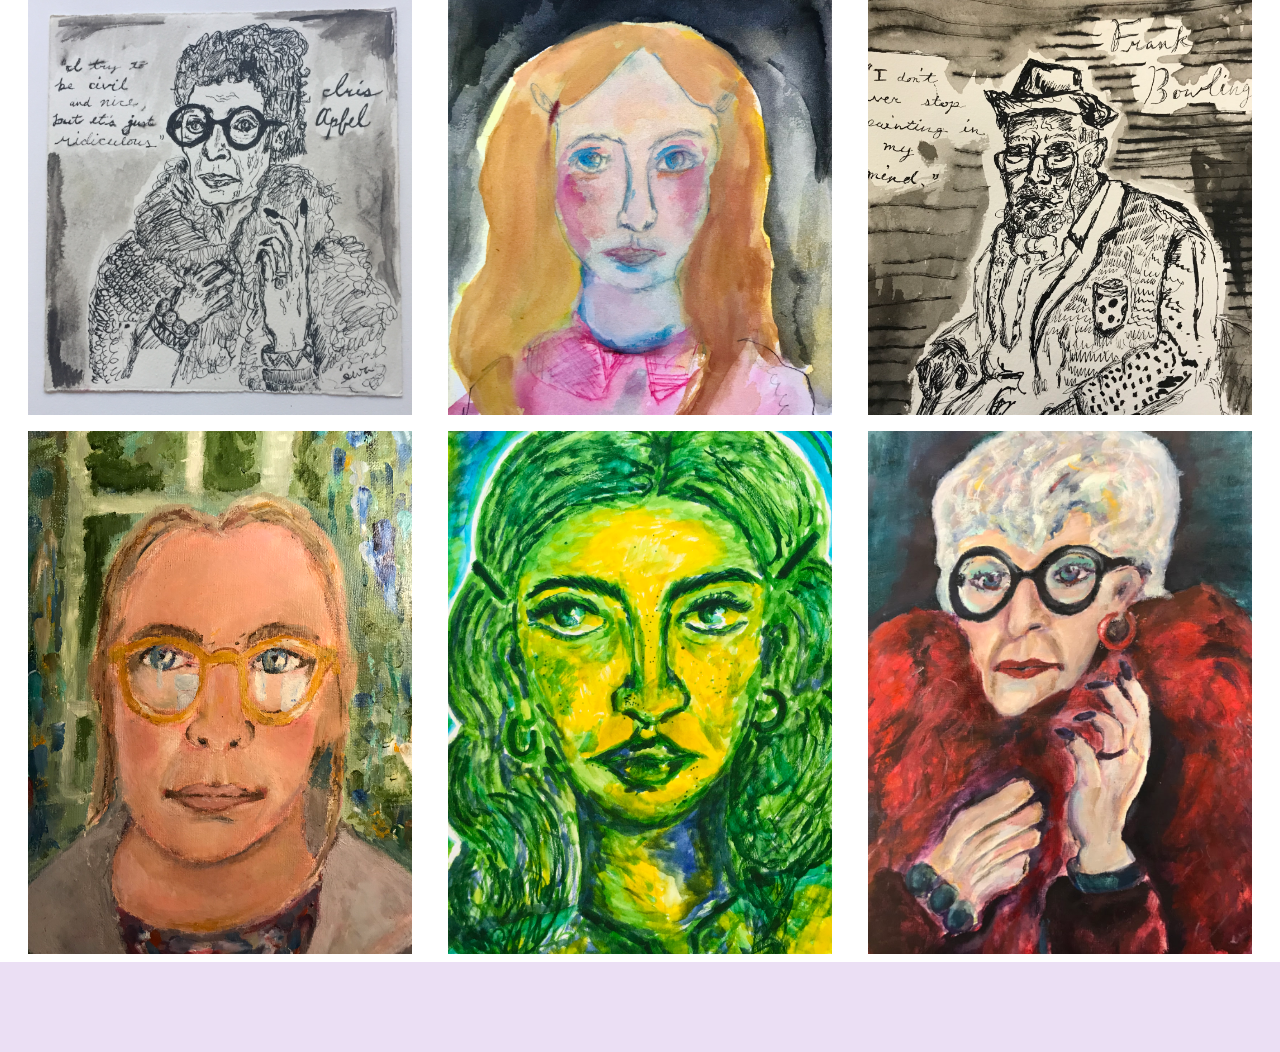
==== commit 41ec847f: "more" ====
--- a/index.html
+++ b/index.html
@@ -71,7 +71,7 @@
     <script src="script.js"></script>
   <div class="photo-gallery">
     <a href="photo-gallery.html">
-      <h1>
+      <h1><i class="fas fa-long-arrow-alt-right"></i>
       PHOTO GALLERY
       <i class="fas fa-long-arrow-alt-left"></i></h1>
     </a>
@@ -82,9 +82,9 @@
 <div class="big-box">
 
   <div class="title-writing">
-    <div>
-    <h1>Writing Samples</h1>
-    </div>
+    
+    <h1>Writing Samples:</h1>
+    
   </div>
 
 
@@ -309,7 +309,7 @@
 <!-- note to self - keep that there -->
 
 <div class="art-title">
-  <h1>Artwork - Portraiture </h1>
+  <h1>Artwork - Portraiture:</h1>
 </div>
 
 <div class="images-container">
--- a/style.css
+++ b/style.css
@@ -56,7 +56,9 @@
 } */ 
 
 .title-writing {
-  margin:auto; }
+  margin:auto;
+  padding:1rem;
+  }
 
 .images-container {
   display: flex;
@@ -261,7 +263,23 @@
   text-decoration: none;
   color:black;
 }
-
+.photography a{
+  color:orangered;
+  font-family: 'Zilla Slab', serif;
+}
+.photography a:hover{
+  color:rgba(226, 210, 240);
+  transition:3s;
+}
+.photography h1{
+  font-family: 'Zilla Slab', serif;
+}
+.photography{
+  display: flex;
+  align-items:center;
+  flex-direction:column;
+  /* font-family: 'Zilla Slab', serif; */
+}
 .read {
   margin-bottom:-1.5rem; 
   margin-top:-1rem;
@@ -350,7 +368,7 @@
 }
 
 .photo-gallery a:hover{
- color:rgba(226, 210, 240);;
+ color:rgba(226, 210, 240);
   transition:2s;
 }
 .photo-gallery a{
@@ -381,7 +399,7 @@
 }
 .boxes{
   width:70%;
-  margin-top:4rem;
+  margin-top:-5rem;
 }
 
 @media screen and (max-width: 800px){
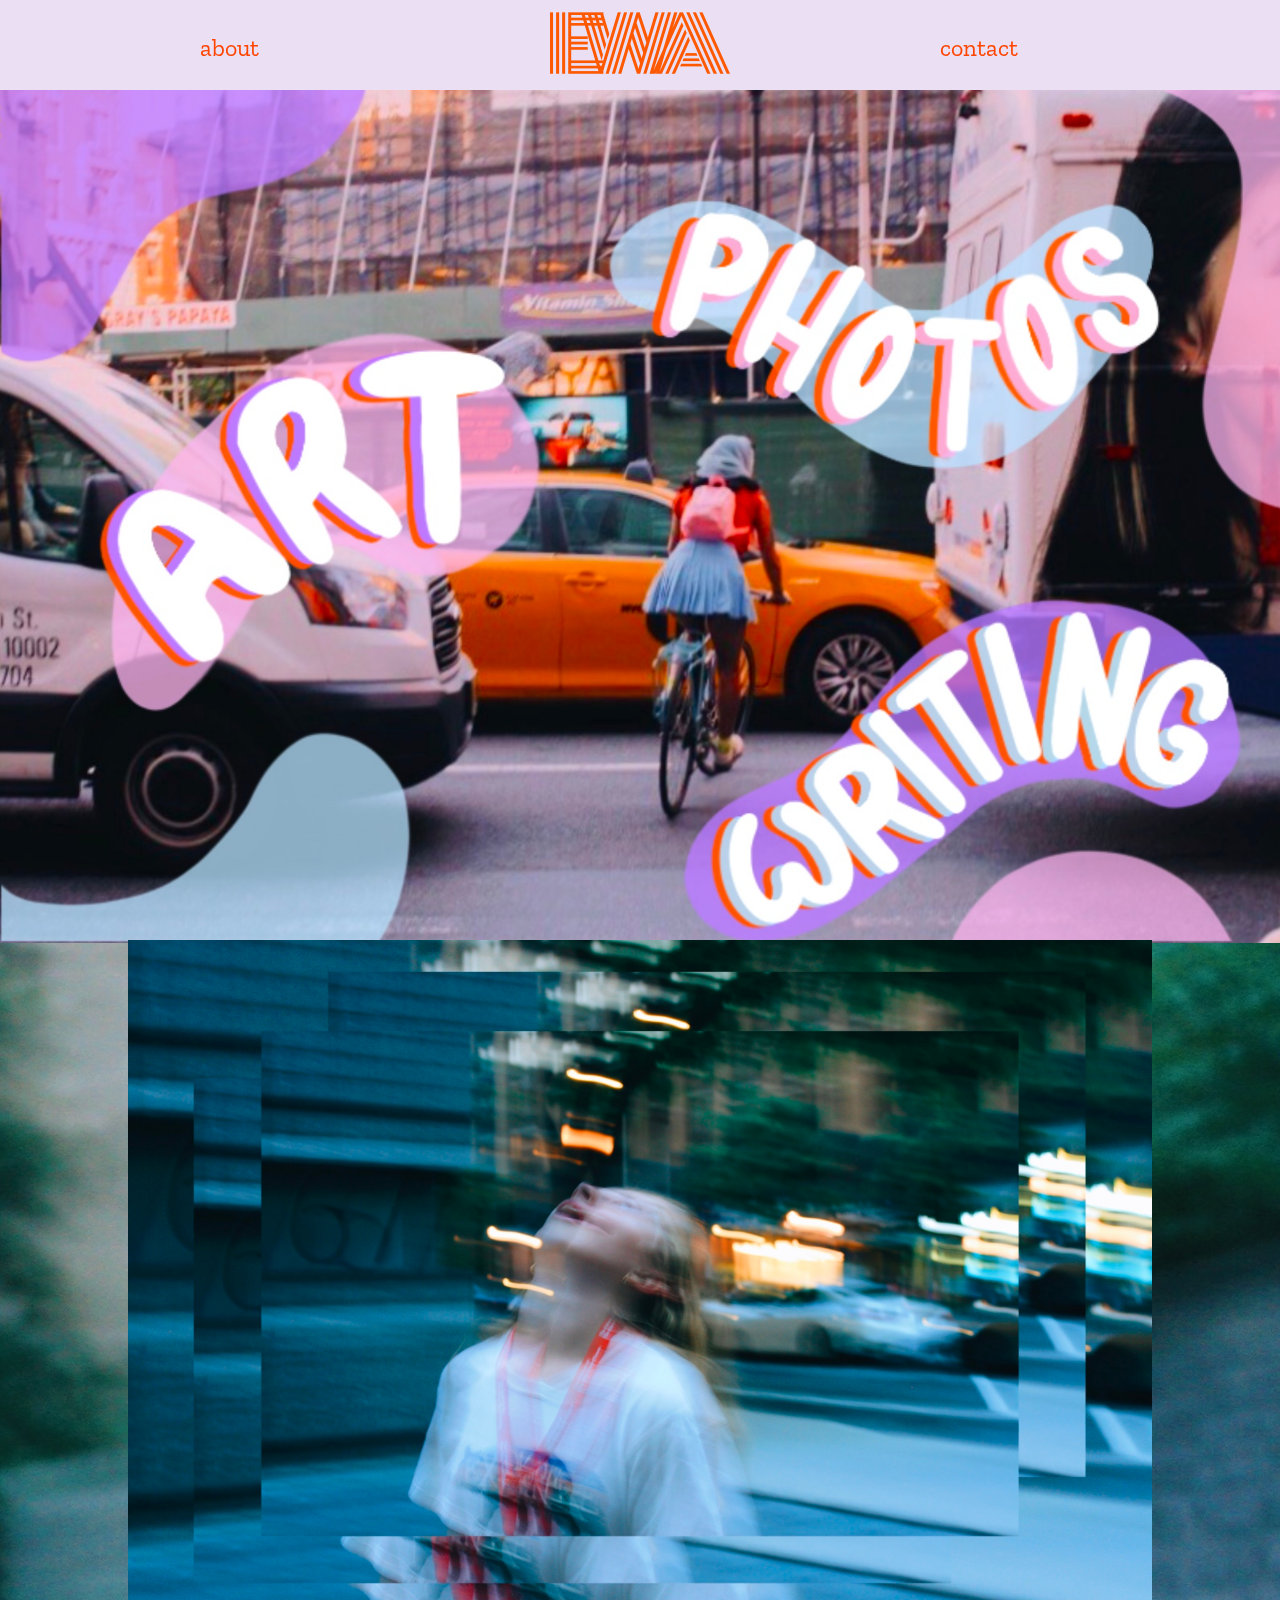
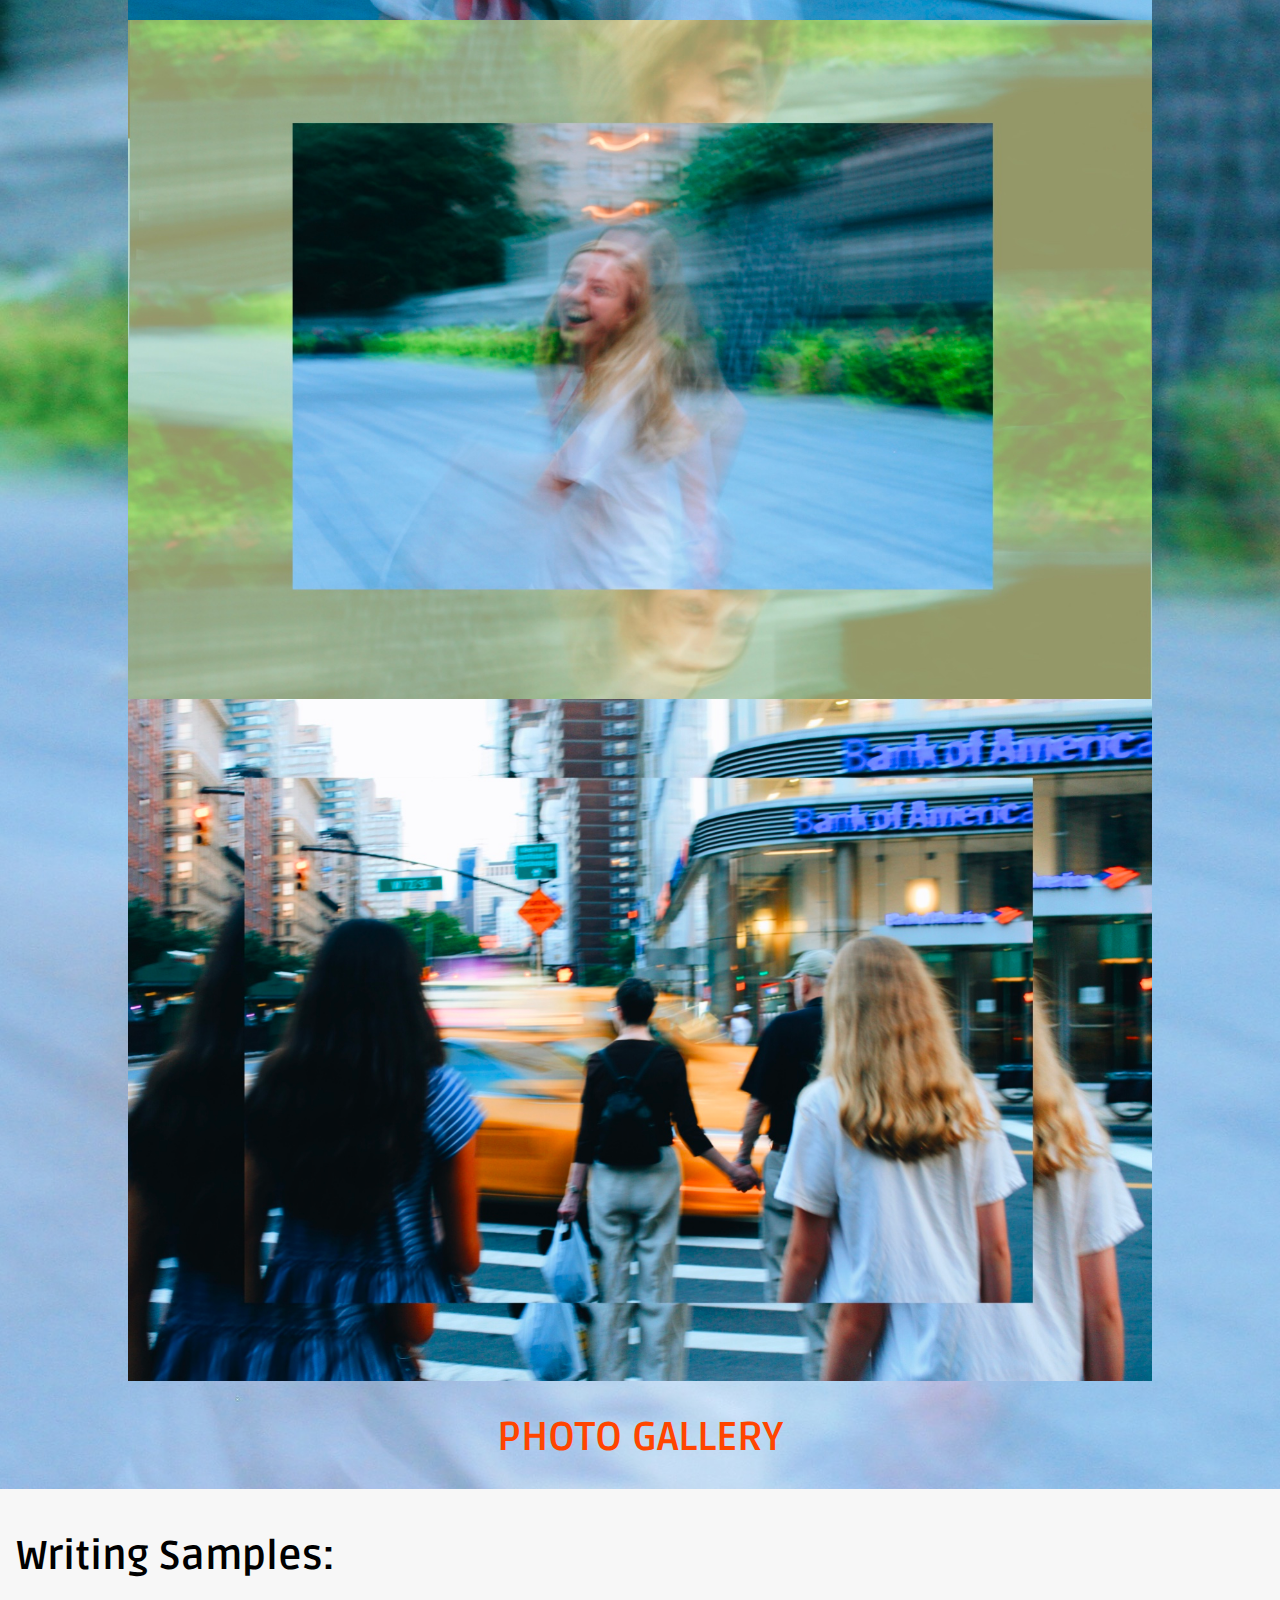
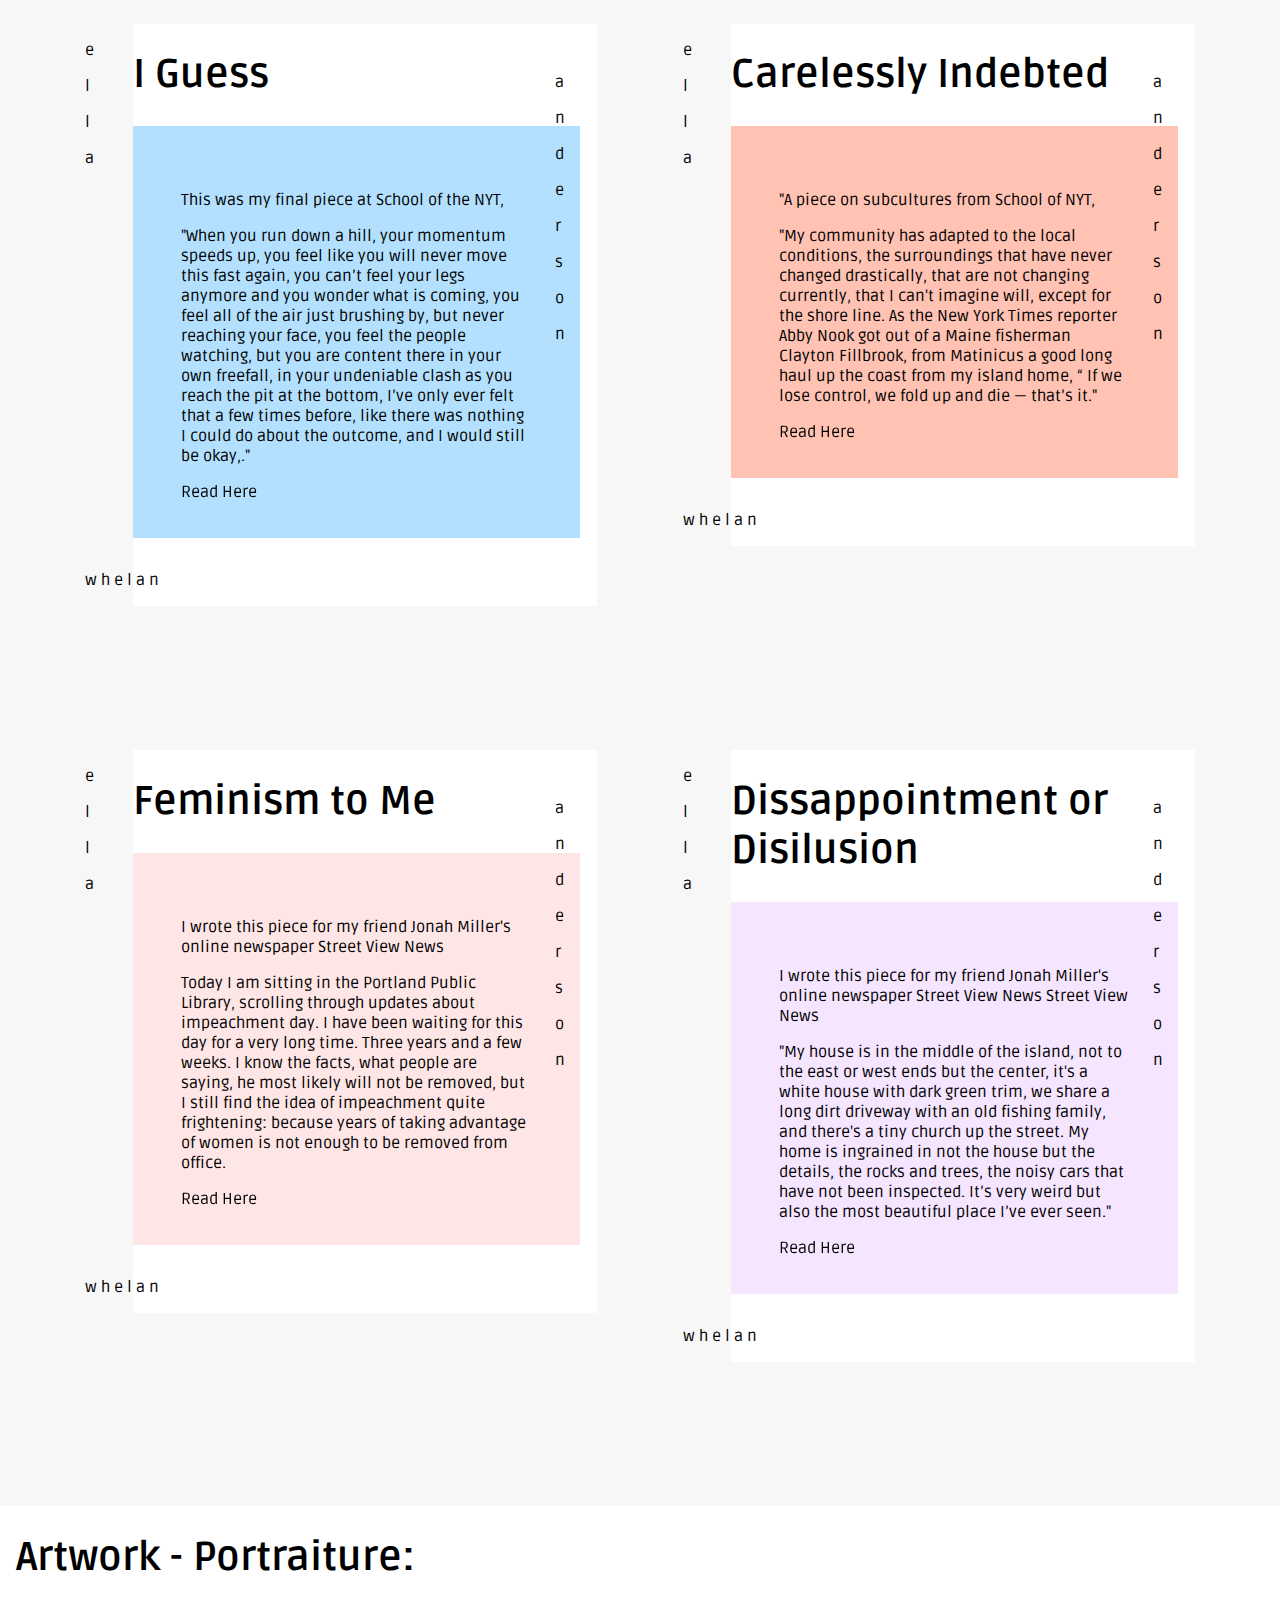
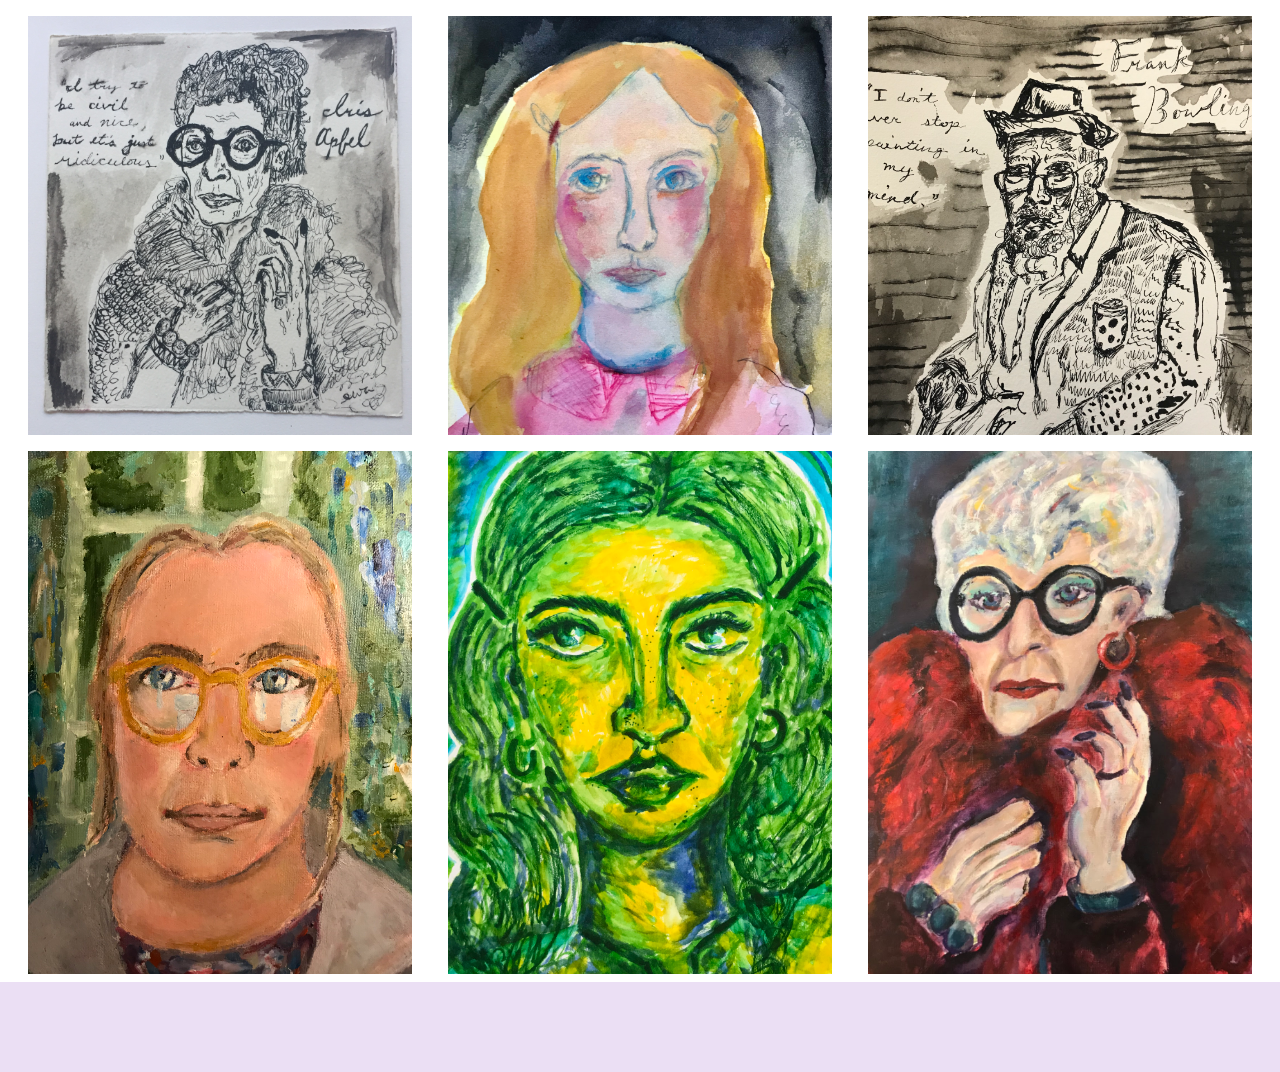
==== commit 92bd0593: "idk" ====
--- a/index.html
+++ b/index.html
@@ -258,19 +258,19 @@
 <div class="please-work">
 <div class="top">
         <div>
-        <h1>Disappointment or Disillusion</h1>
+        <h1>Dissappointment or Disilusion</h1>
         </div>
         
      
   <div class="pink-box2">
-        <p>Here's another workshop piece from School of the NYT </p>
-
-        <p>"My house is in the middle of the island, not to the east or west ends but the center, it's a white house with dark green trim, we share a long dirt driveway with an old fishing family, and there's a tiny church up the street. My home is ingrained in not the house but the details, the rocks and trees, the noisy cars that have not been inspected. It’s very weird but also the most beautiful place I’ve ever seen."
-        </p>
+        <p> I wrote this piece for my friend Jonah Miller's online newspaper Street View News
+          <a href="www.streetviewnews.com">Street View News</a> </p>
+
+        <p>"My house is in the middle of the island, not to the east or west ends but the center, it's a white house with dark green trim, we share a long dirt driveway with an old fishing family, and there's a tiny church up the street. My home is ingrained in not the house but the details, the rocks and trees, the noisy cars that have not been inspected. It’s very weird but also the most beautiful place I’ve ever seen."</p>
         
        
   <div class="button">
-    <a href="./index2.html">
+    <a href="./index4.html">
       <div class="read">
         Read Here
       </div>
@@ -301,11 +301,14 @@
 </div>
 </div>
 
+
+
 </div> 
 <!-- note to self - keep that there  -->
 
   
 </div>
+<!-- end of flex wrap -->
 <!-- note to self - keep that there -->
 
 <div class="art-title">
--- a/style.css
+++ b/style.css
@@ -5,9 +5,11 @@
   padding:0;
   margin:0;
 }
-
+.logo{
+  margin:0;
+}
 header {
-  font-family: 'Ruda', sans-serif;
+  /* font-family: 'Ruda', sans-serif; */
   z-index:999;
   /* padding-left:1rem; */
   /* margin-bottom:2rem; */
@@ -42,6 +44,7 @@
 
 header a {
   color:orangered;
+  text-emphasis: bolder;
   /* font-family: 'Raleway', sans-serif; */
 }
 
@@ -306,7 +309,7 @@
 }
 .button2{
   height:1.5rem;
-  width:10%; 
+  width:140px;
 }
 .button2 a{
   font-size:1.5rem;
@@ -383,9 +386,7 @@
 
 /* MEDIA QUERIES */
 
-@media screen and (max-width: 1300px){
-
-}
+
 
 @media screen and (max-width: 1125px) {
 
@@ -399,12 +400,9 @@
 }
 .boxes{
   width:70%;
-  margin-top:-5rem;
-}
-
-@media screen and (max-width: 800px){
-
-}
+  margin-top:-1rem;
+}
+
 }
 
 footer{
